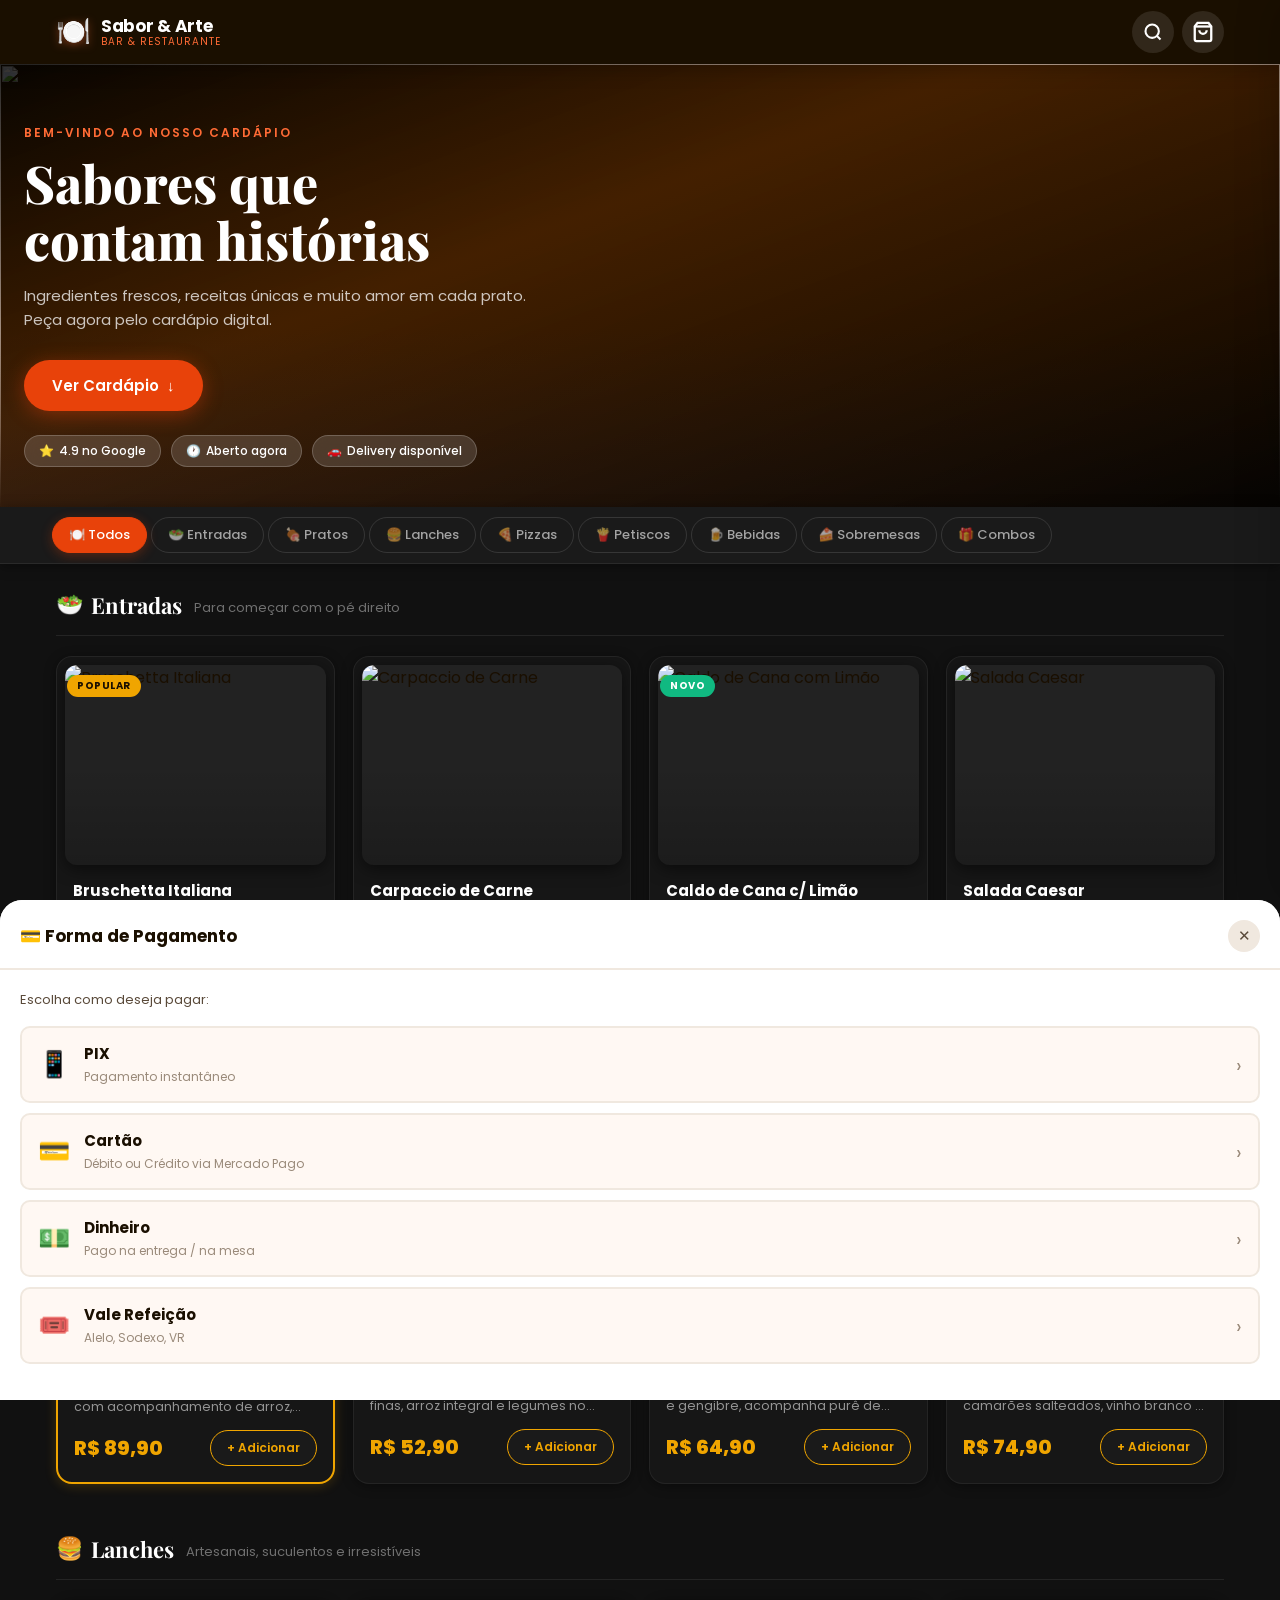
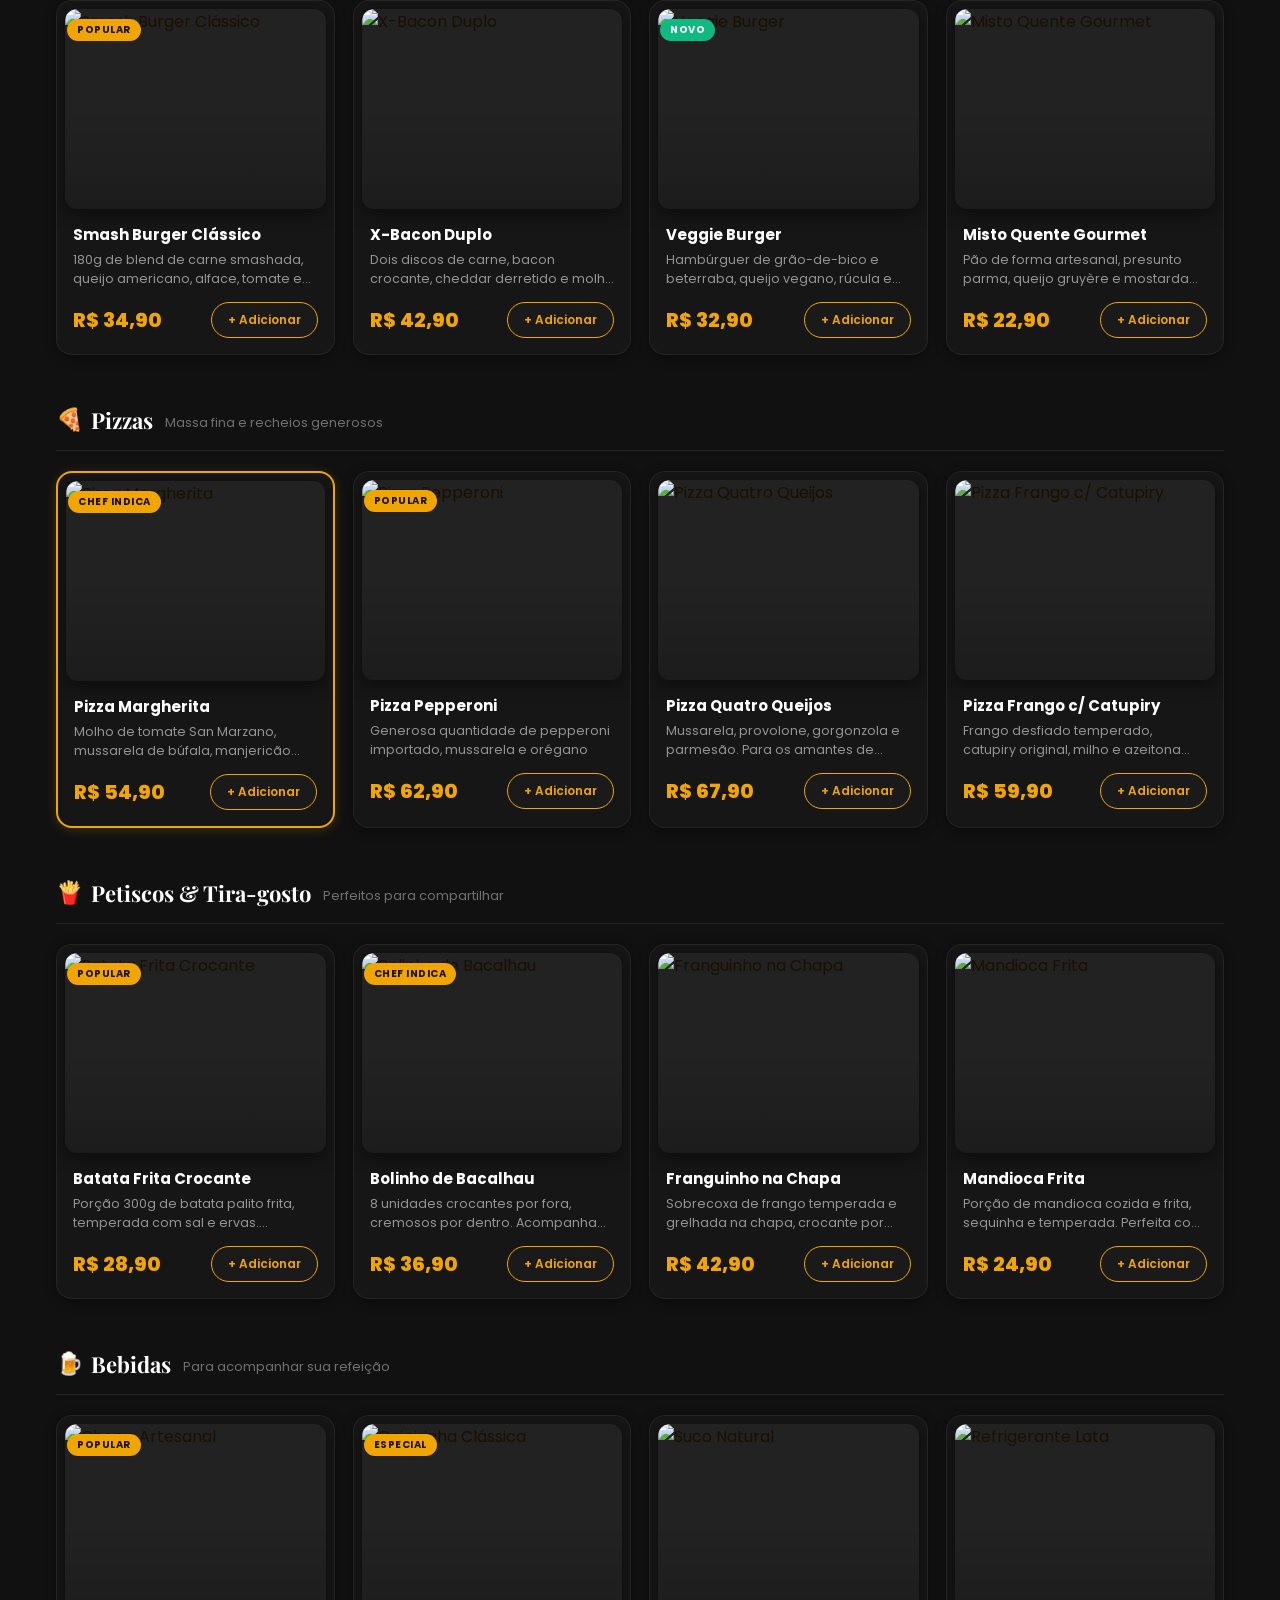
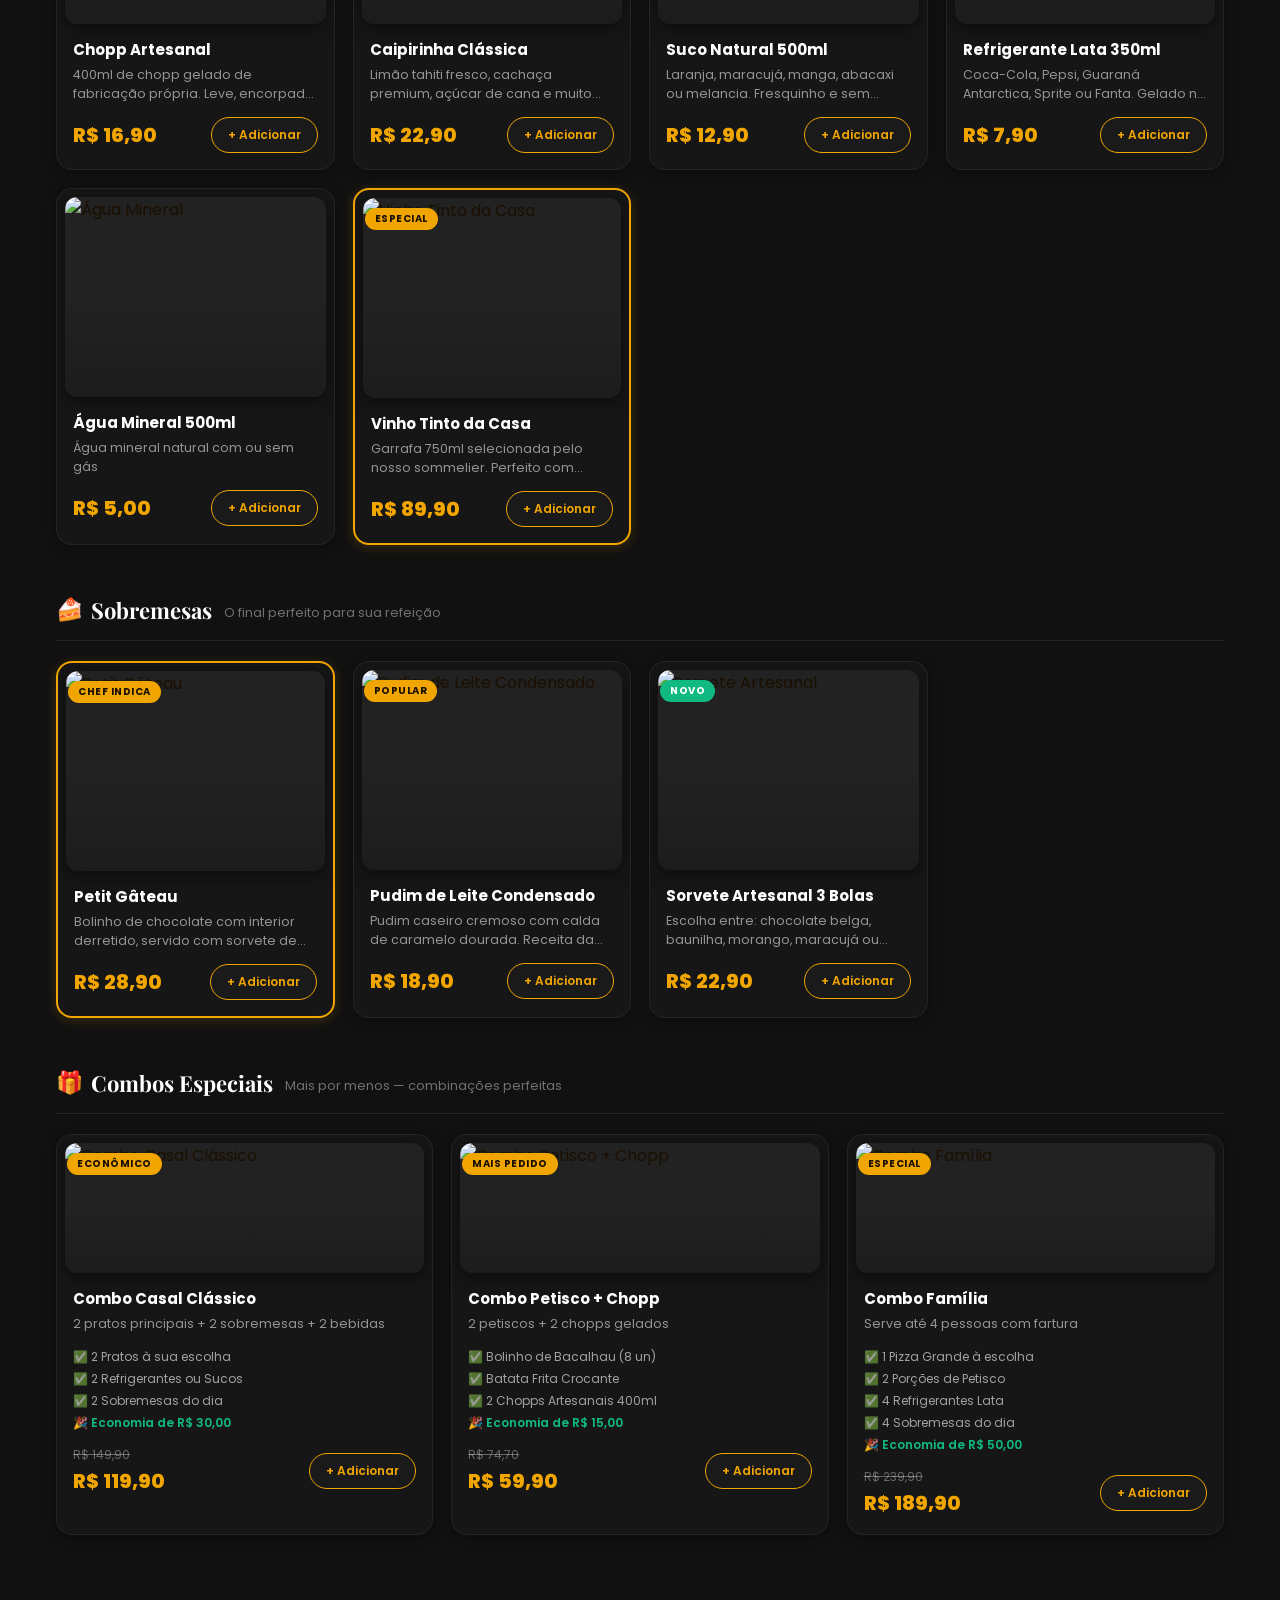
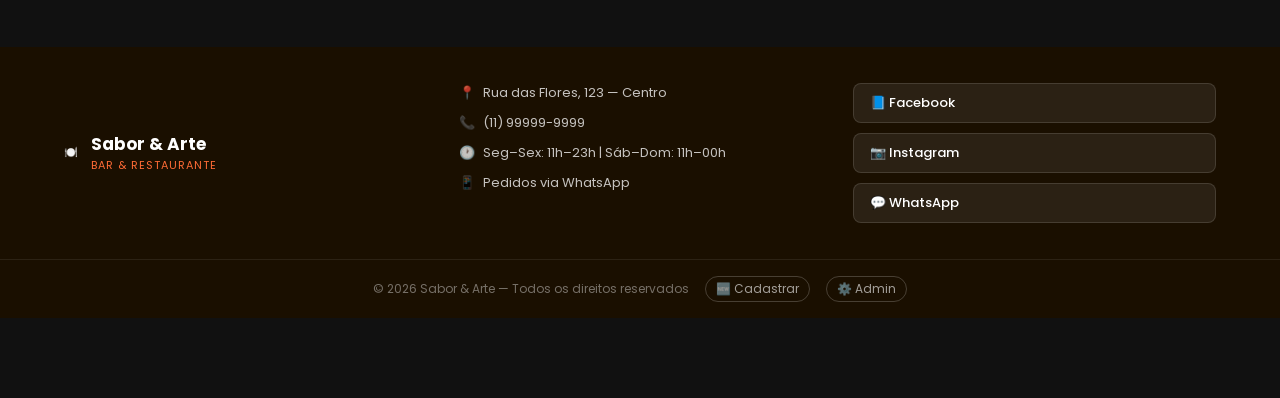
==== index.html @ 59f4d170 "visual: fundo escuro #111111 na pagina principal" ====
﻿<!DOCTYPE html>
<html lang="pt-BR">
<head>
  <meta charset="UTF-8" />
  <meta name="viewport" content="width=device-width, initial-scale=1.0" />
  <title>Cardápio Digital — Bar & Restaurante</title>
  <link rel="preconnect" href="https://fonts.googleapis.com" />
  <link href="https://fonts.googleapis.com/css2?family=Poppins:wght@300;400;500;600;700;800;900&family=Playfair+Display:wght@700;800;900&display=swap" rel="stylesheet" />
  <link rel="stylesheet" href="style.css?v=8" />
  <script src="https://cdn.jsdelivr.net/npm/@supabase/supabase-js@2"></script>
  <script src="supabase-config.js"></script>
</head>
<body>

  <!-- HEADER -->
  <header class="header" id="header">
    <div class="header-inner">
      <div class="logo">
        <span class="logo-icon">🍽️</span>
        <div class="logo-text">
          <span class="logo-nome">Sabor & Arte</span>
          <span class="logo-sub">Bar & Restaurante</span>
        </div>
      </div>
      <div class="mesa-badge-header" id="mesaBadgeHeader">
        🪑 <span id="mesaBadgeText">Mesa 1</span>
      </div>
      <div class="header-actions">
        <button class="btn-search-toggle" id="btnSearchToggle" aria-label="Buscar">
          <svg width="20" height="20" viewBox="0 0 24 24" fill="none" stroke="currentColor" stroke-width="2.5"><circle cx="11" cy="11" r="8"/><path d="m21 21-4.35-4.35"/></svg>
        </button>
        <button class="btn-cart" id="btnCart" aria-label="Carrinho">
          <svg width="22" height="22" viewBox="0 0 24 24" fill="none" stroke="currentColor" stroke-width="2.5"><path d="M6 2 3 6v14a2 2 0 0 0 2 2h14a2 2 0 0 0 2-2V6l-3-4z"/><line x1="3" y1="6" x2="21" y2="6"/><path d="M16 10a4 4 0 0 1-8 0"/></svg>
          <span class="cart-badge" id="cartBadge">0</span>
        </button>
      </div>
    </div>
    <!-- Barra de busca expansível -->
    <div class="search-bar" id="searchBar">
      <div class="search-inner">
        <svg width="18" height="18" viewBox="0 0 24 24" fill="none" stroke="currentColor" stroke-width="2"><circle cx="11" cy="11" r="8"/><path d="m21 21-4.35-4.35"/></svg>
        <input type="text" id="searchInput" placeholder="Buscar pratos, bebidas..." autocomplete="off" />
        <button class="btn-clear" id="btnClear">✕</button>
      </div>
    </div>
  </header>

  <!-- HERO BANNER -->
  <section class="hero">
    <img class="hero-bg" src="https://images.unsplash.com/photo-1517248135467-4c7edcad34c4?auto=format&fit=crop&w=1400&q=85" alt="" loading="eager" />
    <div class="hero-overlay"></div>
    <div class="hero-content" style="position:relative;z-index:2;">
      <p class="hero-tag">Bem-vindo ao nosso cardápio</p>
      <h1 class="hero-title">Sabores que<br/>contam histórias</h1>
      <p class="hero-desc">Ingredientes frescos, receitas únicas e muito amor em cada prato. Peça agora pelo cardápio digital.</p>
      <a href="#categorias" class="btn-hero">Ver Cardápio <span>↓</span></a>
    </div>
    <div class="hero-badges" style="position:relative;z-index:2;">
      <div class="badge"><span>⭐</span> 4.9 no Google</div>
      <div class="badge"><span>🕐</span> Aberto agora</div>
      <div class="badge"><span>🚗</span> Delivery disponível</div>
    </div>
  </section>

  <!-- CATEGORIAS -->
  <nav class="categorias" id="categorias">
    <div class="categorias-scroll">
      <button class="cat-btn active" data-cat="todos">🍽️ Todos</button>
      <button class="cat-btn" data-cat="entradas">🥗 Entradas</button>
      <button class="cat-btn" data-cat="pratos">🍖 Pratos</button>
      <button class="cat-btn" data-cat="lanches">🍔 Lanches</button>
      <button class="cat-btn" data-cat="pizzas">🍕 Pizzas</button>
      <button class="cat-btn" data-cat="petiscos">🍟 Petiscos</button>
      <button class="cat-btn" data-cat="bebidas">🍺 Bebidas</button>
      <button class="cat-btn" data-cat="sobremesas">🍰 Sobremesas</button>
      <button class="cat-btn" data-cat="combos">🎁 Combos</button>
    </div>
  </nav>

  <!-- RESULTADO DE BUSCA -->
  <div class="search-result-bar" id="searchResultBar" style="display:none;">
    <span id="searchResultText"></span>
    <button id="btnLimparBusca">Limpar busca</button>
  </div>

  <!-- MAIN CONTENT -->
  <main class="main" id="main">

    <!-- ENTRADAS -->
    <section class="secao" data-secao="entradas">
      <div class="secao-header">
        <h2 class="secao-titulo"><span>🥗</span> Entradas</h2>
        <p class="secao-desc">Para começar com o pé direito</p>
      </div>
      <div class="grid-produtos">

        <div class="card-produto" data-cat="entradas" data-nome="Bruschetta Italiana" data-preco="24.90">
          <div class="card-img-wrap">
            <div class="card-img">
              <img src="https://images.unsplash.com/photo-1572695157366-5e585ab2b69f?auto=format&fit=crop&w=400&h=300&q=80" alt="Bruschetta Italiana" loading="lazy" />
            </div>
            <span class="card-tag">Popular</span>
          </div>
          <div class="card-body">
            <h3 class="card-nome">Bruschetta Italiana</h3>
            <p class="card-desc">Pão italiano grelhado com tomate, manjericão fresco e azeite extra virgem</p>
            <div class="card-footer">
              <span class="card-preco">R$ 24,90</span>
              <button class="btn-add" data-nome="Bruschetta Italiana" data-preco="24.90" data-emoji="🥖">+ Adicionar</button>
            </div>
          </div>
        </div>

        <div class="card-produto" data-cat="entradas" data-nome="Carpaccio de Carne" data-preco="38.90">
          <div class="card-img-wrap">
            <div class="card-img">
              <img src="https://images.unsplash.com/photo-1529692236671-f1f6cf9683ba?auto=format&fit=crop&w=400&h=300&q=80" alt="Carpaccio de Carne" loading="lazy" />
            </div>
          </div>
          <div class="card-body">
            <h3 class="card-nome">Carpaccio de Carne</h3>
            <p class="card-desc">Fatias finíssimas de filé mignon com rúcula, parmesão e molho especial</p>
            <div class="card-footer">
              <span class="card-preco">R$ 38,90</span>
              <button class="btn-add" data-nome="Carpaccio de Carne" data-preco="38.90" data-emoji="🥩">+ Adicionar</button>
            </div>
          </div>
        </div>

        <div class="card-produto" data-cat="entradas" data-nome="Caldo de Cana com Limão" data-preco="14.90">
          <div class="card-img-wrap">
            <div class="card-img">
              <img src="https://images.unsplash.com/photo-1556679343-c7306c1976bc?auto=format&fit=crop&w=400&h=300&q=80" alt="Caldo de Cana com Limão" loading="lazy" />
            </div>
            <span class="card-tag novo">Novo</span>
          </div>
          <div class="card-body">
            <h3 class="card-nome">Caldo de Cana c/ Limão</h3>
            <p class="card-desc">Caldo de cana natural gelado com um toque de limão siciliano. Refrescante!</p>
            <div class="card-footer">
              <span class="card-preco">R$ 14,90</span>
              <button class="btn-add" data-nome="Caldo de Cana c/ Limão" data-preco="14.90" data-emoji="🧃">+ Adicionar</button>
            </div>
          </div>
        </div>

        <div class="card-produto" data-cat="entradas" data-nome="Salada Caesar" data-preco="29.90">
          <div class="card-img-wrap">
            <div class="card-img">
              <img src="https://images.unsplash.com/photo-1546069901-ba9599a7e63c?auto=format&fit=crop&w=400&h=300&q=80" alt="Salada Caesar" loading="lazy" />
            </div>
          </div>
          <div class="card-body">
            <h3 class="card-nome">Salada Caesar</h3>
            <p class="card-desc">Alface romana, croutons crocantes, parmesão e molho caesar da casa</p>
            <div class="card-footer">
              <span class="card-preco">R$ 29,90</span>
              <button class="btn-add" data-nome="Salada Caesar" data-preco="29.90" data-emoji="🥬">+ Adicionar</button>
            </div>
          </div>
        </div>

      </div>
    </section>

    <!-- PRATOS PRINCIPAIS -->
    <section class="secao" data-secao="pratos">
      <div class="secao-header">
        <h2 class="secao-titulo"><span>🍖</span> Pratos Principais</h2>
        <p class="secao-desc">O coração do nosso cardápio</p>
      </div>
      <div class="grid-produtos">

        <div class="card-produto destaque" data-cat="pratos" data-nome="Picanha na Brasa" data-preco="89.90">
          <div class="card-img-wrap">
            <div class="card-img">
              <img src="https://images.unsplash.com/photo-1558030006-f2b3d67a3964?auto=format&fit=crop&w=400&h=300&q=80" alt="Picanha na Brasa" loading="lazy" />
            </div>
            <span class="card-tag chef">Chef indica</span>
          </div>
          <div class="card-body">
            <h3 class="card-nome">Picanha na Brasa</h3>
            <p class="card-desc">300g de picanha grelhada na brasa com acompanhamento de arroz, farofa e vinagrete</p>
            <div class="card-footer">
              <span class="card-preco">R$ 89,90</span>
              <button class="btn-add" data-nome="Picanha na Brasa" data-preco="89.90" data-emoji="🥩">+ Adicionar</button>
            </div>
          </div>
        </div>

        <div class="card-produto" data-cat="pratos" data-nome="Frango Grelhado" data-preco="52.90">
          <div class="card-img-wrap">
            <div class="card-img">
              <img src="https://images.unsplash.com/photo-1598103442097-8b74394b95c8?auto=format&fit=crop&w=400&h=300&q=80" alt="Frango Grelhado" loading="lazy" />
            </div>
          </div>
          <div class="card-body">
            <h3 class="card-nome">Frango Grelhado</h3>
            <p class="card-desc">Peito de frango grelhado com ervas finas, arroz integral e legumes no vapor</p>
            <div class="card-footer">
              <span class="card-preco">R$ 52,90</span>
              <button class="btn-add" data-nome="Frango Grelhado" data-preco="52.90" data-emoji="🍗">+ Adicionar</button>
            </div>
          </div>
        </div>

        <div class="card-produto" data-cat="pratos" data-nome="Peixe ao Molho Cítrico" data-preco="64.90">
          <div class="card-img-wrap">
            <div class="card-img">
              <img src="https://images.unsplash.com/photo-1519708227418-c8fd9a32b7a2?auto=format&fit=crop&w=400&h=300&q=80" alt="Peixe ao Molho Cítrico" loading="lazy" />
            </div>
            <span class="card-tag">Popular</span>
          </div>
          <div class="card-body">
            <h3 class="card-nome">Peixe ao Molho Cítrico</h3>
            <p class="card-desc">Filé de tilápia com molho de laranja e gengibre, acompanha purê de batata</p>
            <div class="card-footer">
              <span class="card-preco">R$ 64,90</span>
              <button class="btn-add" data-nome="Peixe ao Molho Cítrico" data-preco="64.90" data-emoji="🐟">+ Adicionar</button>
            </div>
          </div>
        </div>

        <div class="card-produto" data-cat="pratos" data-nome="Risoto de Camarão" data-preco="74.90">
          <div class="card-img-wrap">
            <div class="card-img">
              <img src="https://images.unsplash.com/photo-1633337474564-1d9478ca4e2e?auto=format&fit=crop&w=400&h=300&q=80" alt="Risoto de Camarão" loading="lazy" />
            </div>
            <span class="card-tag chef">Chef indica</span>
          </div>
          <div class="card-body">
            <h3 class="card-nome">Risoto de Camarão</h3>
            <p class="card-desc">Arroz arbóreo cremoso com camarões salteados, vinho branco e manjericão</p>
            <div class="card-footer">
              <span class="card-preco">R$ 74,90</span>
              <button class="btn-add" data-nome="Risoto de Camarão" data-preco="74.90" data-emoji="🍤">+ Adicionar</button>
            </div>
          </div>
        </div>

      </div>
    </section>

    <!-- LANCHES -->
    <section class="secao" data-secao="lanches">
      <div class="secao-header">
        <h2 class="secao-titulo"><span>🍔</span> Lanches</h2>
        <p class="secao-desc">Artesanais, suculentos e irresistíveis</p>
      </div>
      <div class="grid-produtos">

        <div class="card-produto" data-cat="lanches" data-nome="Smash Burger Clássico" data-preco="34.90">
          <div class="card-img-wrap">
            <div class="card-img">
              <img src="https://images.unsplash.com/photo-1568901346375-23c9450c58cd?auto=format&fit=crop&w=400&h=300&q=80" alt="Smash Burger Clássico" loading="lazy" />
            </div>
            <span class="card-tag">Popular</span>
          </div>
          <div class="card-body">
            <h3 class="card-nome">Smash Burger Clássico</h3>
            <p class="card-desc">180g de blend de carne smashada, queijo americano, alface, tomate e maionese especial</p>
            <div class="card-footer">
              <span class="card-preco">R$ 34,90</span>
              <button class="btn-add" data-nome="Smash Burger Clássico" data-preco="34.90" data-emoji="🍔">+ Adicionar</button>
            </div>
          </div>
        </div>

        <div class="card-produto" data-cat="lanches" data-nome="X-Bacon Duplo" data-preco="42.90">
          <div class="card-img-wrap">
            <div class="card-img">
              <img src="https://images.unsplash.com/photo-1553979459-d2229ba7433b?auto=format&fit=crop&w=400&h=300&q=80" alt="X-Bacon Duplo" loading="lazy" />
            </div>
          </div>
          <div class="card-body">
            <h3 class="card-nome">X-Bacon Duplo</h3>
            <p class="card-desc">Dois discos de carne, bacon crocante, cheddar derretido e molho barbecue artesanal</p>
            <div class="card-footer">
              <span class="card-preco">R$ 42,90</span>
              <button class="btn-add" data-nome="X-Bacon Duplo" data-preco="42.90" data-emoji="🥓">+ Adicionar</button>
            </div>
          </div>
        </div>

        <div class="card-produto" data-cat="lanches" data-nome="Veggie Burger" data-preco="32.90">
          <div class="card-img-wrap">
            <div class="card-img">
              <img src="https://images.unsplash.com/photo-1512152272829-d65c11d6d37a?auto=format&fit=crop&w=400&h=300&q=80" alt="Veggie Burger" loading="lazy" />
            </div>
            <span class="card-tag novo">Novo</span>
          </div>
          <div class="card-body">
            <h3 class="card-nome">Veggie Burger</h3>
            <p class="card-desc">Hambúrguer de grão-de-bico e beterraba, queijo vegano, rúcula e maionese de ervas</p>
            <div class="card-footer">
              <span class="card-preco">R$ 32,90</span>
              <button class="btn-add" data-nome="Veggie Burger" data-preco="32.90" data-emoji="🥦">+ Adicionar</button>
            </div>
          </div>
        </div>

        <div class="card-produto" data-cat="lanches" data-nome="Misto Quente Gourmet" data-preco="22.90">
          <div class="card-img-wrap">
            <div class="card-img">
              <img src="https://images.unsplash.com/photo-1528736235302-52922df5c122?auto=format&fit=crop&w=400&h=300&q=80" alt="Misto Quente Gourmet" loading="lazy" />
            </div>
          </div>
          <div class="card-body">
            <h3 class="card-nome">Misto Quente Gourmet</h3>
            <p class="card-desc">Pão de forma artesanal, presunto parma, queijo gruyère e mostarda dijon</p>
            <div class="card-footer">
              <span class="card-preco">R$ 22,90</span>
              <button class="btn-add" data-nome="Misto Quente Gourmet" data-preco="22.90" data-emoji="🥪">+ Adicionar</button>
            </div>
          </div>
        </div>

      </div>
    </section>

    <!-- PIZZAS -->
    <section class="secao" data-secao="pizzas">
      <div class="secao-header">
        <h2 class="secao-titulo"><span>🍕</span> Pizzas</h2>
        <p class="secao-desc">Massa fina e recheios generosos</p>
      </div>
      <div class="grid-produtos">

        <div class="card-produto destaque" data-cat="pizzas" data-nome="Pizza Margherita" data-preco="54.90">
          <div class="card-img-wrap">
            <div class="card-img">
              <img src="https://images.unsplash.com/photo-1574071318508-1cdbab80d002?auto=format&fit=crop&w=400&h=300&q=80" alt="Pizza Margherita" loading="lazy" />
            </div>
            <span class="card-tag chef">Chef indica</span>
          </div>
          <div class="card-body">
            <h3 class="card-nome">Pizza Margherita</h3>
            <p class="card-desc">Molho de tomate San Marzano, mussarela de búfala, manjericão fresco e azeite</p>
            <div class="card-footer">
              <span class="card-preco">R$ 54,90</span>
              <button class="btn-add" data-nome="Pizza Margherita" data-preco="54.90" data-emoji="🍕">+ Adicionar</button>
            </div>
          </div>
        </div>

        <div class="card-produto" data-cat="pizzas" data-nome="Pizza Pepperoni" data-preco="62.90">
          <div class="card-img-wrap">
            <div class="card-img">
              <img src="https://images.unsplash.com/photo-1628840042765-356cda07504e?auto=format&fit=crop&w=400&h=300&q=80" alt="Pizza Pepperoni" loading="lazy" />
            </div>
            <span class="card-tag">Popular</span>
          </div>
          <div class="card-body">
            <h3 class="card-nome">Pizza Pepperoni</h3>
            <p class="card-desc">Generosa quantidade de pepperoni importado, mussarela e orégano</p>
            <div class="card-footer">
              <span class="card-preco">R$ 62,90</span>
              <button class="btn-add" data-nome="Pizza Pepperoni" data-preco="62.90" data-emoji="🍕">+ Adicionar</button>
            </div>
          </div>
        </div>

        <div class="card-produto" data-cat="pizzas" data-nome="Pizza Quatro Queijos" data-preco="67.90">
          <div class="card-img-wrap">
            <div class="card-img">
              <img src="https://images.unsplash.com/photo-1513104890138-7c749659a591?auto=format&fit=crop&w=400&h=300&q=80" alt="Pizza Quatro Queijos" loading="lazy" />
            </div>
          </div>
          <div class="card-body">
            <h3 class="card-nome">Pizza Quatro Queijos</h3>
            <p class="card-desc">Mussarela, provolone, gorgonzola e parmesão. Para os amantes de queijo!</p>
            <div class="card-footer">
              <span class="card-preco">R$ 67,90</span>
              <button class="btn-add" data-nome="Pizza Quatro Queijos" data-preco="67.90" data-emoji="🧀">+ Adicionar</button>
            </div>
          </div>
        </div>

        <div class="card-produto" data-cat="pizzas" data-nome="Pizza Frango c/ Catupiry" data-preco="59.90">
          <div class="card-img-wrap">
            <div class="card-img">
              <img src="https://images.unsplash.com/photo-1565299624946-b28f40a0ae38?auto=format&fit=crop&w=400&h=300&q=80" alt="Pizza Frango c/ Catupiry" loading="lazy" />
            </div>
          </div>
          <div class="card-body">
            <h3 class="card-nome">Pizza Frango c/ Catupiry</h3>
            <p class="card-desc">Frango desfiado temperado, catupiry original, milho e azeitona verde</p>
            <div class="card-footer">
              <span class="card-preco">R$ 59,90</span>
              <button class="btn-add" data-nome="Pizza Frango c/ Catupiry" data-preco="59.90" data-emoji="🍗">+ Adicionar</button>
            </div>
          </div>
        </div>

      </div>
    </section>

    <!-- PETISCOS -->
    <section class="secao" data-secao="petiscos">
      <div class="secao-header">
        <h2 class="secao-titulo"><span>🍟</span> Petiscos & Tira-gosto</h2>
        <p class="secao-desc">Perfeitos para compartilhar</p>
      </div>
      <div class="grid-produtos">

        <div class="card-produto" data-cat="petiscos" data-nome="Batata Frita Crocante" data-preco="28.90">
          <div class="card-img-wrap">
            <div class="card-img">
              <img src="https://images.unsplash.com/photo-1573080496219-bb080dd4f877?auto=format&fit=crop&w=400&h=300&q=80" alt="Batata Frita Crocante" loading="lazy" />
            </div>
            <span class="card-tag">Popular</span>
          </div>
          <div class="card-body">
            <h3 class="card-nome">Batata Frita Crocante</h3>
            <p class="card-desc">Porção 300g de batata palito frita, temperada com sal e ervas. Acompanha molho especial</p>
            <div class="card-footer">
              <span class="card-preco">R$ 28,90</span>
              <button class="btn-add" data-nome="Batata Frita Crocante" data-preco="28.90" data-emoji="🍟">+ Adicionar</button>
            </div>
          </div>
        </div>

        <div class="card-produto" data-cat="petiscos" data-nome="Bolinho de Bacalhau" data-preco="36.90">
          <div class="card-img-wrap">
            <div class="card-img">
              <img src="https://images.unsplash.com/photo-1585325701956-60dd9c8553bc?auto=format&fit=crop&w=400&h=300&q=80" alt="Bolinho de Bacalhau" loading="lazy" />
            </div>
            <span class="card-tag chef">Chef indica</span>
          </div>
          <div class="card-body">
            <h3 class="card-nome">Bolinho de Bacalhau</h3>
            <p class="card-desc">8 unidades crocantes por fora, cremosos por dentro. Acompanha maionese de alho</p>
            <div class="card-footer">
              <span class="card-preco">R$ 36,90</span>
              <button class="btn-add" data-nome="Bolinho de Bacalhau" data-preco="36.90" data-emoji="🫓">+ Adicionar</button>
            </div>
          </div>
        </div>

        <div class="card-produto" data-cat="petiscos" data-nome="Frango na Chapa" data-preco="42.90">
          <div class="card-img-wrap">
            <div class="card-img">
              <img src="https://images.unsplash.com/photo-1598515214211-89d3c73ae83b?auto=format&fit=crop&w=400&h=300&q=80" alt="Franguinho na Chapa" loading="lazy" />
            </div>
          </div>
          <div class="card-body">
            <h3 class="card-nome">Franguinho na Chapa</h3>
            <p class="card-desc">Sobrecoxa de frango temperada e grelhada na chapa, crocante por fora</p>
            <div class="card-footer">
              <span class="card-preco">R$ 42,90</span>
              <button class="btn-add" data-nome="Franguinho na Chapa" data-preco="42.90" data-emoji="🍗">+ Adicionar</button>
            </div>
          </div>
        </div>

        <div class="card-produto" data-cat="petiscos" data-nome="Mandioca Frita" data-preco="24.90">
          <div class="card-img-wrap">
            <div class="card-img">
              <img src="https://images.unsplash.com/photo-1615361104009-1d527d14e6bc?auto=format&fit=crop&w=400&h=300&q=80" alt="Mandioca Frita" loading="lazy" />
            </div>
          </div>
          <div class="card-body">
            <h3 class="card-nome">Mandioca Frita</h3>
            <p class="card-desc">Porção de mandioca cozida e frita, sequinha e temperada. Perfeita com limão</p>
            <div class="card-footer">
              <span class="card-preco">R$ 24,90</span>
              <button class="btn-add" data-nome="Mandioca Frita" data-preco="24.90" data-emoji="🌽">+ Adicionar</button>
            </div>
          </div>
        </div>

      </div>
    </section>

    <!-- BEBIDAS -->
    <section class="secao" data-secao="bebidas">
      <div class="secao-header">
        <h2 class="secao-titulo"><span>🍺</span> Bebidas</h2>
        <p class="secao-desc">Para acompanhar sua refeição</p>
      </div>
      <div class="grid-produtos">

        <div class="card-produto" data-cat="bebidas" data-nome="Chopp Artesanal" data-preco="16.90">
          <div class="card-img-wrap">
            <div class="card-img">
              <img src="https://images.unsplash.com/photo-1567696153798-9111f9cd3d0d?auto=format&fit=crop&w=400&h=300&q=80" alt="Chopp Artesanal" loading="lazy" />
            </div>
            <span class="card-tag">Popular</span>
          </div>
          <div class="card-body">
            <h3 class="card-nome">Chopp Artesanal</h3>
            <p class="card-desc">400ml de chopp gelado de fabricação própria. Leve, encorpado e refrescante</p>
            <div class="card-footer">
              <span class="card-preco">R$ 16,90</span>
              <button class="btn-add" data-nome="Chopp Artesanal" data-preco="16.90" data-emoji="🍺">+ Adicionar</button>
            </div>
          </div>
        </div>

        <div class="card-produto" data-cat="bebidas" data-nome="Caipirinha Clássica" data-preco="22.90">
          <div class="card-img-wrap">
            <div class="card-img">
              <img src="https://images.unsplash.com/photo-1609951651556-5b36e5e5c4a3?auto=format&fit=crop&w=400&h=300&q=80" alt="Caipirinha Clássica" loading="lazy" />
            </div>
            <span class="card-tag chef">Especial</span>
          </div>
          <div class="card-body">
            <h3 class="card-nome">Caipirinha Clássica</h3>
            <p class="card-desc">Limão tahiti fresco, cachaça premium, açúcar de cana e muito gelo</p>
            <div class="card-footer">
              <span class="card-preco">R$ 22,90</span>
              <button class="btn-add" data-nome="Caipirinha Clássica" data-preco="22.90" data-emoji="🍋">+ Adicionar</button>
            </div>
          </div>
        </div>

        <div class="card-produto" data-cat="bebidas" data-nome="Suco Natural" data-preco="12.90">
          <div class="card-img-wrap">
            <div class="card-img">
              <img src="https://images.unsplash.com/photo-1622597467836-f3285f2131b8?auto=format&fit=crop&w=400&h=300&q=80" alt="Suco Natural" loading="lazy" />
            </div>
          </div>
          <div class="card-body">
            <h3 class="card-nome">Suco Natural 500ml</h3>
            <p class="card-desc">Laranja, maracujá, manga, abacaxi ou melancia. Fresquinho e sem conservante</p>
            <div class="card-footer">
              <span class="card-preco">R$ 12,90</span>
              <button class="btn-add" data-nome="Suco Natural 500ml" data-preco="12.90" data-emoji="🥤">+ Adicionar</button>
            </div>
          </div>
        </div>

        <div class="card-produto" data-cat="bebidas" data-nome="Refrigerante Lata" data-preco="7.90">
          <div class="card-img-wrap">
            <div class="card-img">
              <img src="https://images.unsplash.com/photo-1521665265290-fd09c8af4d3c?auto=format&fit=crop&w=400&h=300&q=80" alt="Refrigerante Lata" loading="lazy" />
            </div>
          </div>
          <div class="card-body">
            <h3 class="card-nome">Refrigerante Lata 350ml</h3>
            <p class="card-desc">Coca-Cola, Pepsi, Guaraná Antarctica, Sprite ou Fanta. Gelado na hora</p>
            <div class="card-footer">
              <span class="card-preco">R$ 7,90</span>
              <button class="btn-add" data-nome="Refrigerante Lata 350ml" data-preco="7.90" data-emoji="🥫">+ Adicionar</button>
            </div>
          </div>
        </div>

        <div class="card-produto" data-cat="bebidas" data-nome="Água Mineral" data-preco="5.00">
          <div class="card-img-wrap">
            <div class="card-img">
              <img src="https://images.unsplash.com/photo-1548839140-29a749e1cf4d?auto=format&fit=crop&w=400&h=300&q=80" alt="Água Mineral" loading="lazy" />
            </div>
          </div>
          <div class="card-body">
            <h3 class="card-nome">Água Mineral 500ml</h3>
            <p class="card-desc">Água mineral natural com ou sem gás</p>
            <div class="card-footer">
              <span class="card-preco">R$ 5,00</span>
              <button class="btn-add" data-nome="Água Mineral 500ml" data-preco="5.00" data-emoji="💧">+ Adicionar</button>
            </div>
          </div>
        </div>

        <div class="card-produto destaque" data-cat="bebidas" data-nome="Vinho Tinto da Casa" data-preco="89.90">
          <div class="card-img-wrap">
            <div class="card-img">
              <img src="https://images.unsplash.com/photo-1510812431401-41d2bd2722f3?auto=format&fit=crop&w=400&h=300&q=80" alt="Vinho Tinto da Casa" loading="lazy" />
            </div>
            <span class="card-tag chef">Especial</span>
          </div>
          <div class="card-body">
            <h3 class="card-nome">Vinho Tinto da Casa</h3>
            <p class="card-desc">Garrafa 750ml selecionada pelo nosso sommelier. Perfeito com carnes e massas</p>
            <div class="card-footer">
              <span class="card-preco">R$ 89,90</span>
              <button class="btn-add" data-nome="Vinho Tinto da Casa" data-preco="89.90" data-emoji="🍷">+ Adicionar</button>
            </div>
          </div>
        </div>

      </div>
    </section>

    <!-- SOBREMESAS -->
    <section class="secao" data-secao="sobremesas">
      <div class="secao-header">
        <h2 class="secao-titulo"><span>🍰</span> Sobremesas</h2>
        <p class="secao-desc">O final perfeito para sua refeição</p>
      </div>
      <div class="grid-produtos">

        <div class="card-produto destaque" data-cat="sobremesas" data-nome="Petit Gâteau" data-preco="28.90">
          <div class="card-img-wrap">
            <div class="card-img">
              <img src="https://images.unsplash.com/photo-1578985545062-69928b1d9587?auto=format&fit=crop&w=400&h=300&q=80" alt="Petit Gâteau" loading="lazy" />
            </div>
            <span class="card-tag chef">Chef indica</span>
          </div>
          <div class="card-body">
            <h3 class="card-nome">Petit Gâteau</h3>
            <p class="card-desc">Bolinho de chocolate com interior derretido, servido com sorvete de baunilha</p>
            <div class="card-footer">
              <span class="card-preco">R$ 28,90</span>
              <button class="btn-add" data-nome="Petit Gâteau" data-preco="28.90" data-emoji="🍫">+ Adicionar</button>
            </div>
          </div>
        </div>

        <div class="card-produto" data-cat="sobremesas" data-nome="Pudim de Leite" data-preco="18.90">
          <div class="card-img-wrap">
            <div class="card-img">
              <img src="https://images.unsplash.com/photo-1551024506-0bccd828d307?auto=format&fit=crop&w=400&h=300&q=80" alt="Pudim de Leite Condensado" loading="lazy" />
            </div>
            <span class="card-tag">Popular</span>
          </div>
          <div class="card-body">
            <h3 class="card-nome">Pudim de Leite Condensado</h3>
            <p class="card-desc">Pudim caseiro cremoso com calda de caramelo dourada. Receita da vovó!</p>
            <div class="card-footer">
              <span class="card-preco">R$ 18,90</span>
              <button class="btn-add" data-nome="Pudim de Leite Condensado" data-preco="18.90" data-emoji="🍮">+ Adicionar</button>
            </div>
          </div>
        </div>

        <div class="card-produto" data-cat="sobremesas" data-nome="Sorvete Artesanal" data-preco="22.90">
          <div class="card-img-wrap">
            <div class="card-img">
              <img src="https://images.unsplash.com/photo-1497034825429-c343d7c6a68f?auto=format&fit=crop&w=400&h=300&q=80" alt="Sorvete Artesanal" loading="lazy" />
            </div>
            <span class="card-tag novo">Novo</span>
          </div>
          <div class="card-body">
            <h3 class="card-nome">Sorvete Artesanal 3 Bolas</h3>
            <p class="card-desc">Escolha entre: chocolate belga, baunilha, morango, maracujá ou pistache</p>
            <div class="card-footer">
              <span class="card-preco">R$ 22,90</span>
              <button class="btn-add" data-nome="Sorvete Artesanal 3 Bolas" data-preco="22.90" data-emoji="🍨">+ Adicionar</button>
            </div>
          </div>
        </div>

      </div>
    </section>

    <!-- COMBOS -->
    <section class="secao" data-secao="combos">
      <div class="secao-header">
        <h2 class="secao-titulo"><span>🎁</span> Combos Especiais</h2>
        <p class="secao-desc">Mais por menos — combinações perfeitas</p>
      </div>
      <div class="grid-produtos grid-combos">

        <div class="card-produto card-combo" data-cat="combos" data-nome="Combo Casal Clássico" data-preco="119.90">
          <div class="card-img-wrap">
            <div class="card-img">
              <img src="https://images.unsplash.com/photo-1414235077428-338989a2e8c0?auto=format&fit=crop&w=400&h=300&q=80" alt="Combo Casal Clássico" loading="lazy" />
            </div>
            <span class="card-tag">Econômico</span>
          </div>
          <div class="card-body">
            <h3 class="card-nome">Combo Casal Clássico</h3>
            <p class="card-desc">2 pratos principais + 2 sobremesas + 2 bebidas</p>
            <ul class="combo-itens">
              <li>✅ 2 Pratos à sua escolha</li>
              <li>✅ 2 Refrigerantes ou Sucos</li>
              <li>✅ 2 Sobremesas do dia</li>
              <li>🎉 Economia de R$ 30,00</li>
            </ul>
            <div class="card-footer">
              <div>
                <span class="card-preco-old">R$ 149,90</span>
                <span class="card-preco">R$ 119,90</span>
              </div>
              <button class="btn-add" data-nome="Combo Casal Clássico" data-preco="119.90" data-emoji="❤️">+ Adicionar</button>
            </div>
          </div>
        </div>

        <div class="card-produto card-combo" data-cat="combos" data-nome="Combo Petisco + Chopp" data-preco="59.90">
          <div class="card-img-wrap">
            <div class="card-img">
              <img src="https://images.unsplash.com/photo-1555939594-58d7cb561ad1?auto=format&fit=crop&w=400&h=300&q=80" alt="Combo Petisco + Chopp" loading="lazy" />
            </div>
            <span class="card-tag">Mais pedido</span>
          </div>
          <div class="card-body">
            <h3 class="card-nome">Combo Petisco + Chopp</h3>
            <p class="card-desc">2 petiscos + 2 chopps gelados</p>
            <ul class="combo-itens">
              <li>✅ Bolinho de Bacalhau (8 un)</li>
              <li>✅ Batata Frita Crocante</li>
              <li>✅ 2 Chopps Artesanais 400ml</li>
              <li>🎉 Economia de R$ 15,00</li>
            </ul>
            <div class="card-footer">
              <div>
                <span class="card-preco-old">R$ 74,70</span>
                <span class="card-preco">R$ 59,90</span>
              </div>
              <button class="btn-add" data-nome="Combo Petisco + Chopp" data-preco="59.90" data-emoji="🍻">+ Adicionar</button>
            </div>
          </div>
        </div>

        <div class="card-produto card-combo" data-cat="combos" data-nome="Combo Família" data-preco="189.90">
          <div class="card-img-wrap">
            <div class="card-img">
              <img src="https://images.unsplash.com/photo-1504674900247-0877df9cc836?auto=format&fit=crop&w=400&h=300&q=80" alt="Combo Família" loading="lazy" />
            </div>
            <span class="card-tag chef">Especial</span>
          </div>
          <div class="card-body">
            <h3 class="card-nome">Combo Família</h3>
            <p class="card-desc">Serve até 4 pessoas com fartura</p>
            <ul class="combo-itens">
              <li>✅ 1 Pizza Grande à escolha</li>
              <li>✅ 2 Porções de Petisco</li>
              <li>✅ 4 Refrigerantes Lata</li>
              <li>✅ 4 Sobremesas do dia</li>
              <li>🎉 Economia de R$ 50,00</li>
            </ul>
            <div class="card-footer">
              <div>
                <span class="card-preco-old">R$ 239,90</span>
                <span class="card-preco">R$ 189,90</span>
              </div>
              <button class="btn-add" data-nome="Combo Família" data-preco="189.90" data-emoji="👨‍👩‍👧‍👦">+ Adicionar</button>
            </div>
          </div>
        </div>

      </div>
    </section>

  </main>

  <!-- SEM RESULTADOS -->
  <div class="sem-resultados" id="semResultados" style="display:none;">
    <div class="sem-resultados-inner">
      <span>🔍</span>
      <h3>Nenhum item encontrado</h3>
      <p>Tente buscar por outro nome ou categoria</p>
    </div>
  </div>

  <!-- FOOTER -->
  <footer class="footer">
    <div class="footer-inner">
      <div class="footer-logo">
        <span>🍽️</span>
        <div>
          <strong>Sabor & Arte</strong>
          <span>Bar & Restaurante</span>
        </div>
      </div>
      <div class="footer-info">
        <div class="footer-item"><span>📍</span> Rua das Flores, 123 — Centro</div>
        <div class="footer-item"><span>📞</span> (11) 99999-9999</div>
        <div class="footer-item"><span>🕐</span> Seg–Sex: 11h–23h | Sáb–Dom: 11h–00h</div>
        <div class="footer-item"><span>📱</span> Pedidos via WhatsApp</div>
      </div>
      <div class="footer-social">
        <a href="#" class="social-btn">📘 Facebook</a>
        <a href="#" class="social-btn">📷 Instagram</a>
        <a href="#" class="social-btn">💬 WhatsApp</a>
      </div>
    </div>
    <div class="footer-copy">
      © 2026 Sabor & Arte — Todos os direitos reservados
      <a href="cadastro.html" class="footer-admin-link">🆕 Cadastrar</a>
      <a href="login.html" class="footer-admin-link">⚙️ Admin</a>
    </div>
  </footer>

  <!-- CARRINHO LATERAL -->
  <div class="cart-overlay" id="cartOverlay"></div>
  <aside class="cart-panel" id="cartPanel">
    <div class="cart-header">
      <h2>🛒 Seu Pedido</h2>
      <button class="btn-close-cart" id="btnCloseCart">✕</button>
    </div>
    <div class="cart-items" id="cartItems">
      <div class="cart-empty" id="cartEmpty">
        <span>🛒</span>
        <p>Seu carrinho está vazio</p>
        <small>Adicione itens do cardápio</small>
      </div>
    </div>
    <div class="cart-footer" id="cartFooter" style="display:none;">
      <div class="cart-mesa-info" id="cartMesaInfo">
        <span>🪑</span> <span id="cartMesaText">Mesa 1</span>
      </div>
      <div class="cart-total">
        <span>Total</span>
        <strong id="cartTotal">R$ 0,00</strong>
      </div>
      <button class="btn-pedido" id="btnPedido">
        <span>💳</span> Finalizar Pedido
      </button>
      <button class="btn-limpar" id="btnLimparCart">Limpar carrinho</button>
    </div>
  </aside>

  <!-- TOAST DE NOTIFICAÇÃO -->
  <div class="toast" id="toast"></div>

  <!-- MODAL DE PAGAMENTO -->
  <div class="modal-overlay" id="modalPagOverlay"></div>
  <div class="modal-pagamento" id="modalPagamento">
    <div class="modal-pag-header">
      <h2>💳 Forma de Pagamento</h2>
      <button class="btn-close-modal" id="btnClosePag">✕</button>
    </div>
    <div class="modal-pag-body">

      <!-- Opções principais -->
      <div id="pagOpcoes">
        <p class="pag-subtitle">Escolha como deseja pagar:</p>
        <div class="pag-opcoes">
          <button class="pag-btn" id="btnPix">
            <span class="pag-icon">📱</span>
            <div class="pag-info">
              <strong>PIX</strong>
              <small>Pagamento instantâneo</small>
            </div>
            <span class="pag-arrow">›</span>
          </button>
          <button class="pag-btn" id="btnCartao">
            <span class="pag-icon">💳</span>
            <div class="pag-info">
              <strong>Cartão</strong>
              <small>Débito ou Crédito via Mercado Pago</small>
            </div>
            <span class="pag-arrow">›</span>
          </button>
          <button class="pag-btn" id="btnDinheiro">
            <span class="pag-icon">💵</span>
            <div class="pag-info">
              <strong>Dinheiro</strong>
              <small>Pago na entrega / na mesa</small>
            </div>
            <span class="pag-arrow">›</span>
          </button>
          <button class="pag-btn" id="btnVale">
            <span class="pag-icon">🎟️</span>
            <div class="pag-info">
              <strong>Vale Refeição</strong>
              <small>Alelo, Sodexo, VR</small>
            </div>
            <span class="pag-arrow">›</span>
          </button>
        </div>
      </div>

      <!-- Painel PIX -->
      <div class="pag-pix-panel" id="pixPanel" style="display:none;">
        <button class="btn-voltar-pag" id="btnVoltarPix">← Voltar</button>
        <div class="pix-qr-area">
          <span class="pix-icon-big">📱</span>
          <h3>Pague via PIX</h3>
          <p>Copie a chave abaixo e realize o pagamento no seu banco:</p>
          <div class="pix-key-box">
            <span id="pixKeyDisplay">—</span>
            <button class="btn-copiar-pix" id="btnCopiarPix">Copiar</button>
          </div>
          <p class="pix-instrucao">Após pagar, confirme seu pedido via WhatsApp</p>
          <button class="btn-confirmar-whats" id="btnConfirmarPix">
            <span>💬</span> Confirmar Pedido via WhatsApp
          </button>
        </div>
      </div>

    </div>
  </div>

  <script src="app.js?v=4"></script>
  <script>
    // Carrega dados do restaurante se vier via ?rid=
    (async () => {
      const rid = new URLSearchParams(location.search).get('rid');
      if (!rid) return;
      try {
        const { data } = await db.from('restaurantes')
          .select('nome_restaurante, tipo, horario, endereco, telefone')
          .eq('id', rid).single();
        if (!data) return;

        const nome = data.nome_restaurante || '';
        const tipo = data.tipo || 'Bar & Restaurante';

        // Header
        document.querySelector('.logo-nome').textContent = nome;
        document.querySelector('.logo-sub').textContent  = tipo;
        document.title = `Cardápio — ${nome}`;
        document.querySelector('.hero-title').innerHTML =
          `${nome}<br/><span style="font-size:0.6em;font-weight:400;opacity:0.85">${tipo}</span>`;

        // Rodapé — nome e subtítulo
        const footerStrong = document.querySelector('.footer-logo strong');
        const footerSub    = document.querySelector('.footer-logo div span');
        if (footerStrong) footerStrong.textContent = nome;
        if (footerSub)    footerSub.textContent    = tipo;

        // Rodapé — endereço
        if (data.endereco) {
          const el = document.querySelector('.footer-item:nth-child(1)');
          if (el) el.innerHTML = `<span>📍</span> ${data.endereco}`;
        }

        // Rodapé — telefone
        if (data.telefone) {
          const el = document.querySelector('.footer-item:nth-child(2)');
          if (el) el.innerHTML = `<span>📞</span> ${data.telefone}`;
        }

        // Rodapé — horário
        if (data.horario) {
          const el = document.querySelector('.footer-item:nth-child(3)');
          if (el) el.innerHTML = `<span>🕐</span> ${data.horario}`;
        }
      } catch {}
    })();
  </script>
</body>
</html>
---- style.css ----
﻿/* ===== RESET & BASE ===== */
*, *::before, *::after { box-sizing: border-box; margin: 0; padding: 0; }

:root {
  --primary: #E8420A;
  --primary-dark: #C13508;
  --primary-light: #FF6B35;
  --gold: #F0A500;
  --dark: #1A0F00;
  --dark2: #2D1A00;
  --surface: #FFFFFF;
  --surface2: #FFF8F3;
  --text: #1A0F00;
  --text2: #5A4A3A;
  --text3: #9A8A7A;
  --border: #F0E8DF;
  --shadow: rgba(0,0,0,0.08);
  --shadow-md: rgba(0,0,0,0.14);
  --shadow-lg: rgba(232,66,10,0.2);
  --radius: 16px;
  --radius-sm: 10px;
  --header-h: 64px;
  --font: 'Poppins', sans-serif;
  --font2: 'Playfair Display', serif;
}

html { scroll-behavior: smooth; font-size: 16px; }

body {
  font-family: var(--font);
  background: #111111;
  color: var(--text);
  min-height: 100vh;
  padding-bottom: 80px;
}

/* ===== HEADER ===== */
.header {
  position: sticky;
  top: 0;
  z-index: 100;
  background: var(--dark);
  box-shadow: 0 2px 20px rgba(0,0,0,0.3);
}

.header-inner {
  display: flex;
  align-items: center;
  justify-content: space-between;
  padding: 0 16px;
  height: var(--header-h);
  max-width: 1200px;
  margin: 0 auto;
}

.logo {
  display: flex;
  align-items: center;
  gap: 10px;
  text-decoration: none;
}

.logo-icon {
  font-size: 28px;
  filter: drop-shadow(0 2px 4px rgba(255,107,53,0.4));
}

.logo-text {
  display: flex;
  flex-direction: column;
  line-height: 1.1;
}

.logo-nome {
  font-size: 17px;
  font-weight: 700;
  color: #FFFFFF;
  letter-spacing: -0.3px;
}

.logo-sub {
  font-size: 10px;
  font-weight: 400;
  color: var(--primary-light);
  letter-spacing: 1px;
  text-transform: uppercase;
}

.header-actions {
  display: flex;
  align-items: center;
  gap: 8px;
}

.btn-search-toggle, .btn-cart {
  background: rgba(255,255,255,0.1);
  border: none;
  border-radius: 50%;
  width: 42px;
  height: 42px;
  cursor: pointer;
  color: white;
  display: flex;
  align-items: center;
  justify-content: center;
  transition: background 0.2s;
  position: relative;
}

.btn-search-toggle:hover, .btn-cart:hover {
  background: rgba(255,255,255,0.18);
}

.cart-badge {
  position: absolute;
  top: -4px;
  right: -4px;
  background: var(--primary);
  color: white;
  font-size: 10px;
  font-weight: 700;
  width: 18px;
  height: 18px;
  border-radius: 50%;
  display: flex;
  align-items: center;
  justify-content: center;
  border: 2px solid var(--dark);
}

/* Barra de busca */
.search-bar {
  background: var(--dark2);
  max-height: 0;
  overflow: hidden;
  transition: max-height 0.3s ease, padding 0.3s ease;
}

.search-bar.open {
  max-height: 70px;
  padding: 10px 16px;
}

.search-inner {
  display: flex;
  align-items: center;
  gap: 10px;
  background: rgba(255,255,255,0.1);
  border-radius: var(--radius-sm);
  padding: 10px 14px;
  max-width: 600px;
  margin: 0 auto;
}

.search-inner svg { color: rgba(255,255,255,0.5); flex-shrink: 0; }

.search-inner input {
  flex: 1;
  background: none;
  border: none;
  outline: none;
  color: white;
  font-size: 15px;
  font-family: var(--font);
}

.search-inner input::placeholder { color: rgba(255,255,255,0.4); }

.btn-clear {
  background: none;
  border: none;
  color: rgba(255,255,255,0.5);
  cursor: pointer;
  font-size: 14px;
  padding: 2px 4px;
  transition: color 0.2s;
}
.btn-clear:hover { color: white; }

/* ===== HERO ===== */
.hero {
  position: relative;
  min-height: 420px;
  background: var(--dark);
  display: flex;
  flex-direction: column;
  align-items: flex-start;
  justify-content: center;
  padding: 60px 24px 40px;
  overflow: hidden;
}

.hero-bg {
  position: absolute;
  inset: 0;
  width: 100%;
  height: 100%;
  object-fit: cover;
  object-position: center;
  z-index: 0;
}

.hero-overlay {
  position: absolute;
  inset: 0;
  background:
    linear-gradient(160deg, rgba(4,2,0,0.80) 0%, rgba(255,107,0,0.18) 40%, rgba(4,2,0,0.85) 100%),
    linear-gradient(180deg, transparent 60%, #111111 100%);
  pointer-events: none;
  z-index: 1;
}

.hero-content { position: relative; max-width: 540px; }

.hero-tag {
  font-size: 12px;
  font-weight: 600;
  letter-spacing: 2px;
  text-transform: uppercase;
  color: var(--primary-light);
  margin-bottom: 12px;
}

.hero-title {
  font-family: var(--font2);
  font-size: clamp(32px, 6vw, 52px);
  font-weight: 800;
  color: white;
  line-height: 1.1;
  margin-bottom: 16px;
}

.hero-desc {
  font-size: 15px;
  color: rgba(255,255,255,0.75);
  line-height: 1.6;
  margin-bottom: 28px;
}

.btn-hero {
  display: inline-flex;
  align-items: center;
  gap: 8px;
  background: var(--primary);
  color: white;
  text-decoration: none;
  padding: 14px 28px;
  border-radius: 50px;
  font-size: 15px;
  font-weight: 600;
  transition: all 0.2s;
  box-shadow: 0 4px 20px rgba(232,66,10,0.4);
}

.btn-hero:hover {
  background: var(--primary-dark);
  transform: translateY(-2px);
  box-shadow: 0 6px 24px rgba(232,66,10,0.5);
}

.btn-hero span { animation: bounce 1.5s ease infinite; display: inline-block; }
@keyframes bounce { 0%,100% { transform: translateY(0); } 50% { transform: translateY(4px); } }

.hero-badges {
  position: relative;
  display: flex;
  gap: 10px;
  flex-wrap: wrap;
  margin-top: 24px;
}

.badge {
  background: rgba(255,255,255,0.15);
  backdrop-filter: blur(8px);
  border: 1px solid rgba(255,255,255,0.2);
  color: white;
  padding: 6px 14px;
  border-radius: 50px;
  font-size: 12px;
  font-weight: 500;
  display: flex;
  align-items: center;
  gap: 5px;
}

/* ===== CATEGORIAS ===== */
.categorias {
  position: sticky;
  top: var(--header-h);
  z-index: 90;
  background: #1a1a1a;
  border-bottom: 1px solid rgba(255,255,255,0.07);
  box-shadow: 0 2px 12px rgba(0,0,0,0.4);
}

.categorias-scroll {
  display: flex;
  overflow-x: auto;
  gap: 4px;
  padding: 10px 12px;
  scrollbar-width: none;
  max-width: 1200px;
  margin: 0 auto;
}

.categorias-scroll::-webkit-scrollbar { display: none; }

.cat-btn {
  flex-shrink: 0;
  background: none;
  border: 1.5px solid rgba(255,255,255,0.12);
  border-radius: 50px;
  padding: 7px 16px;
  font-size: 13px;
  font-weight: 500;
  color: rgba(255,255,255,0.6);
  cursor: pointer;
  transition: all 0.2s;
  font-family: var(--font);
  white-space: nowrap;
}

.cat-btn:hover {
  border-color: var(--primary-light);
  color: var(--primary);
  background: rgba(232,66,10,0.05);
}

.cat-btn.active {
  background: var(--primary);
  border-color: var(--primary);
  color: white;
  box-shadow: 0 3px 12px rgba(232,66,10,0.3);
}

/* ===== RESULTADO BUSCA ===== */
.search-result-bar {
  background: rgba(232,66,10,0.08);
  border-bottom: 1px solid rgba(232,66,10,0.2);
  padding: 10px 20px;
  display: flex;
  align-items: center;
  justify-content: space-between;
  font-size: 13px;
  color: var(--primary-dark);
  font-weight: 500;
}

.search-result-bar button {
  background: none;
  border: 1px solid var(--primary);
  color: var(--primary);
  padding: 4px 12px;
  border-radius: 20px;
  font-size: 12px;
  cursor: pointer;
  transition: all 0.2s;
}

.search-result-bar button:hover {
  background: var(--primary);
  color: white;
}

/* ===== MAIN & SEÇÕES ===== */
.main {
  max-width: 1200px;
  margin: 0 auto;
  padding: 24px 16px;
}

.secao {
  margin-bottom: 48px;
  animation: fadeIn 0.4s ease;
}

@keyframes fadeIn { from { opacity: 0; transform: translateY(12px); } to { opacity: 1; transform: none; } }

.secao[style*="display:none"] { display: none !important; }

.secao-header {
  margin-bottom: 20px;
  padding-bottom: 14px;
  border-bottom: 1px solid rgba(255,255,255,0.08);
  display: flex;
  align-items: baseline;
  gap: 12px;
}

.secao-titulo {
  font-family: var(--font2);
  font-size: 22px;
  font-weight: 700;
  color: #FFFFFF;
  display: flex;
  align-items: center;
  gap: 8px;
}

.secao-titulo span { font-family: var(--font); }

.secao-desc {
  font-size: 13px;
  color: rgba(255,255,255,0.4);
}

/* ===== GRID DE PRODUTOS ===== */
.grid-produtos {
  display: grid;
  grid-template-columns: repeat(auto-fill, minmax(260px, 1fr));
  gap: 18px;
}

.grid-combos {
  grid-template-columns: repeat(auto-fill, minmax(300px, 1fr));
}

/* ===== CARD DE PRODUTO ===== */
.card-produto {
  background: #161616;
  border: 1px solid rgba(255,255,255,0.06);
  border-radius: var(--radius);
  overflow: hidden;
  box-shadow: 0 2px 12px rgba(0,0,0,0.4);
  transition: transform 0.25s ease, box-shadow 0.25s ease;
  cursor: pointer;
  position: relative;
}

.card-produto:hover {
  transform: scale(1.02);
  box-shadow: 0 8px 32px rgba(240,165,0,0.18);
}

.card-produto.destaque {
  border: 2px solid var(--gold);
  box-shadow: 0 2px 12px rgba(240,165,0,0.2);
}

.card-img-wrap { position: relative; }

.card-img {
  height: 200px;
  display: flex;
  align-items: center;
  justify-content: center;
  position: relative;
  overflow: hidden;
  background: #222222;
  border-radius: 12px;
  margin: 8px 8px 0;
  box-shadow: 0 4px 16px rgba(0,0,0,0.5);
}

.card-img::after {
  content: '';
  position: absolute;
  inset: 0;
  background: linear-gradient(180deg, transparent 50%, rgba(0,0,0,0.18) 100%);
  pointer-events: none;
  z-index: 1;
}

.card-img img {
  width: 100%;
  height: 100%;
  object-fit: cover;
  display: block;
  transition: transform 0.35s ease;
}

.card-produto:hover .card-img img { transform: scale(1.07); }

.card-emoji {
  font-size: 64px;
  filter: drop-shadow(0 4px 12px rgba(0,0,0,0.3));
  position: relative;
  z-index: 1;
  transition: transform 0.3s ease;
}

.card-produto:hover .card-emoji { transform: scale(1.1) rotate(-5deg); }

.card-tag {
  position: absolute;
  top: 10px;
  left: 10px;
  background: var(--gold);
  color: #1A0F00;
  font-size: 10px;
  font-weight: 700;
  text-transform: uppercase;
  letter-spacing: 0.5px;
  padding: 3px 10px;
  border-radius: 50px;
  z-index: 2;
}

.card-tag.novo { background: #10b981; color: white; }
.card-tag.chef { background: var(--gold); color: var(--dark); }

.card-body { padding: 16px; }

.card-nome {
  font-size: 15px;
  font-weight: 700;
  color: #FFFFFF;
  margin-bottom: 6px;
  line-height: 1.3;
}

.card-desc {
  font-size: 12.5px;
  color: rgba(255,255,255,0.55);
  line-height: 1.5;
  margin-bottom: 14px;
  display: -webkit-box;
  -webkit-line-clamp: 2;
  -webkit-box-orient: vertical;
  overflow: hidden;
}

.card-footer {
  display: flex;
  align-items: center;
  justify-content: space-between;
  gap: 10px;
}

.card-preco {
  font-size: 20px;
  font-weight: 800;
  color: var(--gold);
}

.card-preco-old {
  font-size: 12px;
  color: rgba(255,255,255,0.35);
  text-decoration: line-through;
  display: block;
  margin-bottom: 2px;
}

.btn-add {
  background: #1a1a1a;
  color: var(--gold);
  border: 1.5px solid var(--gold);
  border-radius: 50px;
  padding: 8px 16px;
  font-size: 12px;
  font-weight: 600;
  cursor: pointer;
  transition: all 0.18s ease;
  font-family: var(--font);
  white-space: nowrap;
}

.btn-add:hover {
  background: var(--gold);
  color: #1A0F00;
  transform: scale(1.05);
}

.btn-add:active {
  transform: scale(0.95);
  background: #d4920a;
  border-color: #d4920a;
}

/* ===== CARD COMBO ===== */
.card-combo .card-img { height: 130px; }

.combo-itens {
  list-style: none;
  margin-bottom: 14px;
  display: flex;
  flex-direction: column;
  gap: 4px;
}

.combo-itens li {
  font-size: 12px;
  color: rgba(255,255,255,0.6);
}

.combo-itens li:last-child { color: #10b981; font-weight: 600; }

/* ===== SEM RESULTADOS ===== */
.sem-resultados {
  display: flex;
  align-items: center;
  justify-content: center;
  padding: 80px 24px;
}

.sem-resultados-inner {
  text-align: center;
}

.sem-resultados-inner span { font-size: 48px; }

.sem-resultados-inner h3 {
  font-size: 18px;
  font-weight: 700;
  color: var(--text);
  margin: 12px 0 8px;
}

.sem-resultados-inner p {
  font-size: 14px;
  color: var(--text3);
}

/* ===== FOOTER ===== */
.footer {
  background: var(--dark);
  color: white;
  margin-top: 40px;
}

.footer-inner {
  max-width: 1200px;
  margin: 0 auto;
  padding: 36px 24px;
  display: grid;
  grid-template-columns: 1fr 1fr 1fr;
  gap: 32px;
}

@media (max-width: 768px) {
  .footer-inner { grid-template-columns: 1fr; gap: 24px; }
}

.footer-logo {
  display: flex;
  align-items: center;
  gap: 12px;
  font-size: 28px;
}

.footer-logo div { display: flex; flex-direction: column; }
.footer-logo strong { font-size: 17px; font-weight: 700; }
.footer-logo span { font-size: 11px; color: var(--primary-light); letter-spacing: 1px; text-transform: uppercase; }

.footer-info { display: flex; flex-direction: column; gap: 10px; }

.footer-item {
  display: flex;
  align-items: center;
  gap: 8px;
  font-size: 13px;
  color: rgba(255,255,255,0.75);
}

.footer-social { display: flex; flex-direction: column; gap: 10px; }

.social-btn {
  display: inline-flex;
  align-items: center;
  gap: 8px;
  background: rgba(255,255,255,0.08);
  color: white;
  text-decoration: none;
  padding: 9px 16px;
  border-radius: 8px;
  font-size: 13px;
  font-weight: 500;
  transition: background 0.2s;
  border: 1px solid rgba(255,255,255,0.12);
}

.social-btn:hover { background: rgba(255,255,255,0.15); }

.footer-copy {
  text-align: center;
  font-size: 12px;
  color: rgba(255,255,255,0.4);
  padding: 16px 24px;
  border-top: 1px solid rgba(255,255,255,0.08);
  display: flex;
  align-items: center;
  justify-content: center;
  gap: 16px;
  flex-wrap: wrap;
}

.footer-admin-link {
  color: rgba(255,255,255,0.6);
  text-decoration: none;
  font-size: 12px;
  border: 1px solid rgba(255,255,255,0.2);
  padding: 3px 10px;
  border-radius: 20px;
  transition: all 0.2s;
}

.footer-admin-link:hover {
  color: white;
  border-color: rgba(255,255,255,0.5);
  background: rgba(255,255,255,0.08);
}

/* ===== CARRINHO ===== */
.cart-overlay {
  position: fixed;
  inset: 0;
  background: rgba(0,0,0,0.5);
  z-index: 200;
  opacity: 0;
  pointer-events: none;
  transition: opacity 0.3s;
}

.cart-overlay.open { opacity: 1; pointer-events: all; }

.cart-panel {
  position: fixed;
  top: 0;
  right: 0;
  width: min(420px, 100vw);
  height: 100vh;
  background: var(--surface);
  z-index: 201;
  display: flex;
  flex-direction: column;
  transform: translateX(100%);
  transition: transform 0.35s cubic-bezier(0.4, 0, 0.2, 1);
  box-shadow: -4px 0 40px rgba(0,0,0,0.2);
}

.cart-panel.open { transform: translateX(0); }

.cart-header {
  display: flex;
  align-items: center;
  justify-content: space-between;
  padding: 20px 20px 16px;
  border-bottom: 2px solid var(--border);
  background: var(--dark);
  color: white;
}

.cart-header h2 { font-size: 17px; font-weight: 700; }

.btn-close-cart {
  background: rgba(255,255,255,0.1);
  border: none;
  color: white;
  width: 34px;
  height: 34px;
  border-radius: 50%;
  cursor: pointer;
  font-size: 16px;
  display: flex;
  align-items: center;
  justify-content: center;
  transition: background 0.2s;
}

.btn-close-cart:hover { background: rgba(255,255,255,0.2); }

.cart-items { flex: 1; overflow-y: auto; padding: 16px; }

.cart-empty {
  display: flex;
  flex-direction: column;
  align-items: center;
  justify-content: center;
  height: 100%;
  min-height: 250px;
  color: var(--text3);
  text-align: center;
  gap: 8px;
}

.cart-empty span { font-size: 48px; opacity: 0.4; }
.cart-empty p { font-size: 15px; font-weight: 600; color: var(--text2); }
.cart-empty small { font-size: 13px; }

/* Item no carrinho */
.cart-item {
  display: flex;
  align-items: center;
  gap: 12px;
  padding: 12px 0;
  border-bottom: 1px solid var(--border);
  animation: slideIn 0.3s ease;
}

@keyframes slideIn { from { opacity: 0; transform: translateX(20px); } to { opacity: 1; transform: none; } }

.cart-item-emoji { font-size: 30px; flex-shrink: 0; }

.cart-item-info { flex: 1; min-width: 0; }

.cart-item-nome {
  font-size: 13px;
  font-weight: 600;
  color: var(--text);
  white-space: nowrap;
  overflow: hidden;
  text-overflow: ellipsis;
}

.cart-item-preco {
  font-size: 12px;
  color: var(--primary);
  font-weight: 700;
  margin-top: 2px;
}

.cart-item-controls {
  display: flex;
  align-items: center;
  gap: 8px;
  flex-shrink: 0;
}

.btn-qty {
  background: var(--border);
  border: none;
  border-radius: 50%;
  width: 28px;
  height: 28px;
  font-size: 16px;
  font-weight: 700;
  cursor: pointer;
  display: flex;
  align-items: center;
  justify-content: center;
  color: var(--text);
  transition: all 0.15s;
  line-height: 1;
}

.btn-qty:hover { background: var(--primary); color: white; }

.qty-num {
  font-size: 15px;
  font-weight: 700;
  color: var(--text);
  min-width: 20px;
  text-align: center;
}

.cart-footer {
  padding: 16px 20px;
  border-top: 2px solid var(--border);
  background: var(--surface2);
}

.cart-total {
  display: flex;
  align-items: center;
  justify-content: space-between;
  margin-bottom: 14px;
  font-size: 15px;
}

.cart-total span { color: var(--text2); font-weight: 500; }

.cart-total strong {
  font-size: 22px;
  font-weight: 800;
  color: var(--primary);
}

.btn-pedido {
  width: 100%;
  background: #25D366;
  color: white;
  border: none;
  border-radius: 12px;
  padding: 15px;
  font-size: 15px;
  font-weight: 700;
  cursor: pointer;
  display: flex;
  align-items: center;
  justify-content: center;
  gap: 8px;
  font-family: var(--font);
  transition: all 0.2s;
  box-shadow: 0 4px 14px rgba(37,211,102,0.35);
  margin-bottom: 8px;
}

.btn-pedido:hover { background: #1ebe5a; transform: translateY(-1px); }

.btn-limpar {
  width: 100%;
  background: none;
  border: 1px solid var(--border);
  color: var(--text3);
  border-radius: 10px;
  padding: 10px;
  font-size: 13px;
  cursor: pointer;
  font-family: var(--font);
  transition: all 0.2s;
}

.btn-limpar:hover { border-color: #e74c3c; color: #e74c3c; }

/* ===== TOAST ===== */
.toast {
  position: fixed;
  bottom: 24px;
  left: 50%;
  transform: translateX(-50%) translateY(100px);
  background: var(--dark);
  color: white;
  padding: 12px 22px;
  border-radius: 50px;
  font-size: 14px;
  font-weight: 500;
  z-index: 500;
  transition: transform 0.35s cubic-bezier(0.34, 1.56, 0.64, 1), opacity 0.3s;
  opacity: 0;
  pointer-events: none;
  white-space: nowrap;
  box-shadow: 0 4px 20px rgba(0,0,0,0.3);
  border-left: 4px solid var(--primary);
}

.toast.show {
  transform: translateX(-50%) translateY(0);
  opacity: 1;
}

/* ===== RESPONSIVO ===== */
@media (max-width: 600px) {
  .hero { min-height: 360px; padding: 40px 18px 30px; }
  .hero-badges { gap: 6px; }
  .badge { font-size: 11px; padding: 5px 10px; }
  .grid-produtos { grid-template-columns: 1fr 1fr; gap: 12px; }
  .grid-combos { grid-template-columns: 1fr; }
  .card-img { height: 120px; }
  .card-emoji { font-size: 44px; }
  .card-body { padding: 12px; }
  .card-nome { font-size: 13px; }
  .card-desc { font-size: 11px; }
  .card-preco { font-size: 15px; }
  .btn-add { font-size: 11px; padding: 7px 12px; }
  .secao-titulo { font-size: 18px; }
  .main { padding: 16px 12px; }
}

@media (max-width: 380px) {
  .grid-produtos { grid-template-columns: 1fr; }
}

/* ===== SCROLLBAR ===== */
::-webkit-scrollbar { width: 5px; }
::-webkit-scrollbar-track { background: #111111; }
::-webkit-scrollbar-thumb { background: rgba(255,255,255,0.12); border-radius: 5px; }
::-webkit-scrollbar-thumb:hover { background: rgba(255,255,255,0.25); }

/* ===== MESA BADGE NO HEADER ===== */
.mesa-badge-header {
  display: none;
  align-items: center;
  gap: 5px;
  background: var(--gold);
  color: var(--dark);
  padding: 4px 12px;
  border-radius: 50px;
  font-size: 12px;
  font-weight: 700;
  letter-spacing: 0.3px;
}

/* ===== MESA INFO NO CARRINHO ===== */
.cart-mesa-info {
  display: none;
  align-items: center;
  gap: 8px;
  background: rgba(240,165,0,0.12);
  border: 1.5px solid var(--gold);
  border-radius: 8px;
  padding: 9px 14px;
  font-size: 14px;
  font-weight: 700;
  color: #7a5900;
  margin-bottom: 12px;
}

/* ===== MODAL PAGAMENTO ===== */
.modal-overlay {
  position: fixed;
  inset: 0;
  background: rgba(0,0,0,0.6);
  z-index: 300;
  opacity: 0;
  pointer-events: none;
  transition: opacity 0.3s;
}

.modal-overlay.open { opacity: 1; pointer-events: all; }

.modal-pagamento {
  position: fixed;
  bottom: 0;
  left: 0;
  right: 0;
  background: var(--surface);
  border-radius: 22px 22px 0 0;
  z-index: 301;
  max-height: 92vh;
  overflow-y: auto;
  transform: translateY(100%);
  transition: transform 0.38s cubic-bezier(0.4, 0, 0.2, 1);
  padding-bottom: max(env(safe-area-inset-bottom), 16px);
}

.modal-pagamento.open { transform: translateY(0); }

.modal-pag-header {
  display: flex;
  align-items: center;
  justify-content: space-between;
  padding: 20px 20px 16px;
  border-bottom: 2px solid var(--border);
  position: sticky;
  top: 0;
  background: var(--surface);
  z-index: 1;
}

.modal-pag-header h2 { font-size: 17px; font-weight: 700; color: var(--dark); }

.btn-close-modal {
  background: var(--border);
  border: none;
  width: 32px;
  height: 32px;
  border-radius: 50%;
  cursor: pointer;
  font-size: 15px;
  display: flex;
  align-items: center;
  justify-content: center;
  transition: background 0.2s;
  color: var(--text2);
}

.btn-close-modal:hover { background: #ddd; }

.modal-pag-body { padding: 20px; }

.pag-subtitle {
  font-size: 13px;
  color: var(--text2);
  margin-bottom: 16px;
}

.pag-opcoes { display: flex; flex-direction: column; gap: 10px; }

.pag-btn {
  display: flex;
  align-items: center;
  gap: 14px;
  background: var(--surface2);
  border: 2px solid var(--border);
  border-radius: var(--radius-sm);
  padding: 14px 16px;
  cursor: pointer;
  width: 100%;
  text-align: left;
  transition: all 0.2s;
  font-family: var(--font);
}

.pag-btn:hover {
  border-color: var(--primary);
  background: rgba(232,66,10,0.05);
  transform: translateX(3px);
}

.pag-icon { font-size: 26px; flex-shrink: 0; }

.pag-info { flex: 1; }

.pag-info strong {
  display: block;
  font-size: 15px;
  font-weight: 700;
  color: var(--dark);
  margin-bottom: 2px;
}

.pag-info small { font-size: 12px; color: var(--text3); }

.pag-arrow { font-size: 20px; color: var(--text3); flex-shrink: 0; }

/* PIX panel */
.pag-pix-panel { padding-top: 4px; }

.btn-voltar-pag {
  background: none;
  border: none;
  color: var(--primary);
  font-size: 14px;
  font-weight: 600;
  cursor: pointer;
  font-family: var(--font);
  padding: 0;
  margin-bottom: 20px;
  display: flex;
  align-items: center;
  gap: 4px;
}

.pix-qr-area { text-align: center; padding: 10px 0; }

.pix-icon-big { font-size: 52px; display: block; margin-bottom: 12px; }

.pix-qr-area h3 {
  font-size: 18px;
  font-weight: 700;
  color: var(--dark);
  margin-bottom: 8px;
}

.pix-qr-area > p {
  font-size: 13px;
  color: var(--text2);
  margin-bottom: 16px;
}

.pix-key-box {
  display: flex;
  align-items: center;
  background: var(--surface2);
  border: 2px solid var(--border);
  border-radius: var(--radius-sm);
  padding: 12px 14px;
  gap: 10px;
  margin-bottom: 12px;
  text-align: left;
}

.pix-key-box span {
  flex: 1;
  font-size: 14px;
  font-weight: 600;
  color: var(--dark);
  word-break: break-all;
  font-family: monospace;
}

.btn-copiar-pix {
  background: var(--primary);
  color: white;
  border: none;
  border-radius: 8px;
  padding: 8px 14px;
  font-size: 13px;
  font-weight: 600;
  cursor: pointer;
  font-family: var(--font);
  flex-shrink: 0;
  transition: background 0.2s;
}

.btn-copiar-pix:hover { background: var(--primary-dark); }

.pix-instrucao {
  font-size: 12px;
  color: var(--text3);
  margin-bottom: 20px;
}

.btn-confirmar-whats {
  width: 100%;
  background: #25D366;
  color: white;
  border: none;
  border-radius: 12px;
  padding: 15px;
  font-size: 15px;
  font-weight: 700;
  cursor: pointer;
  display: flex;
  align-items: center;
  justify-content: center;
  gap: 8px;
  font-family: var(--font);
  transition: all 0.2s;
  box-shadow: 0 4px 14px rgba(37,211,102,0.35);
}

.btn-confirmar-whats:hover { background: #1ebe5a; transform: translateY(-1px); }
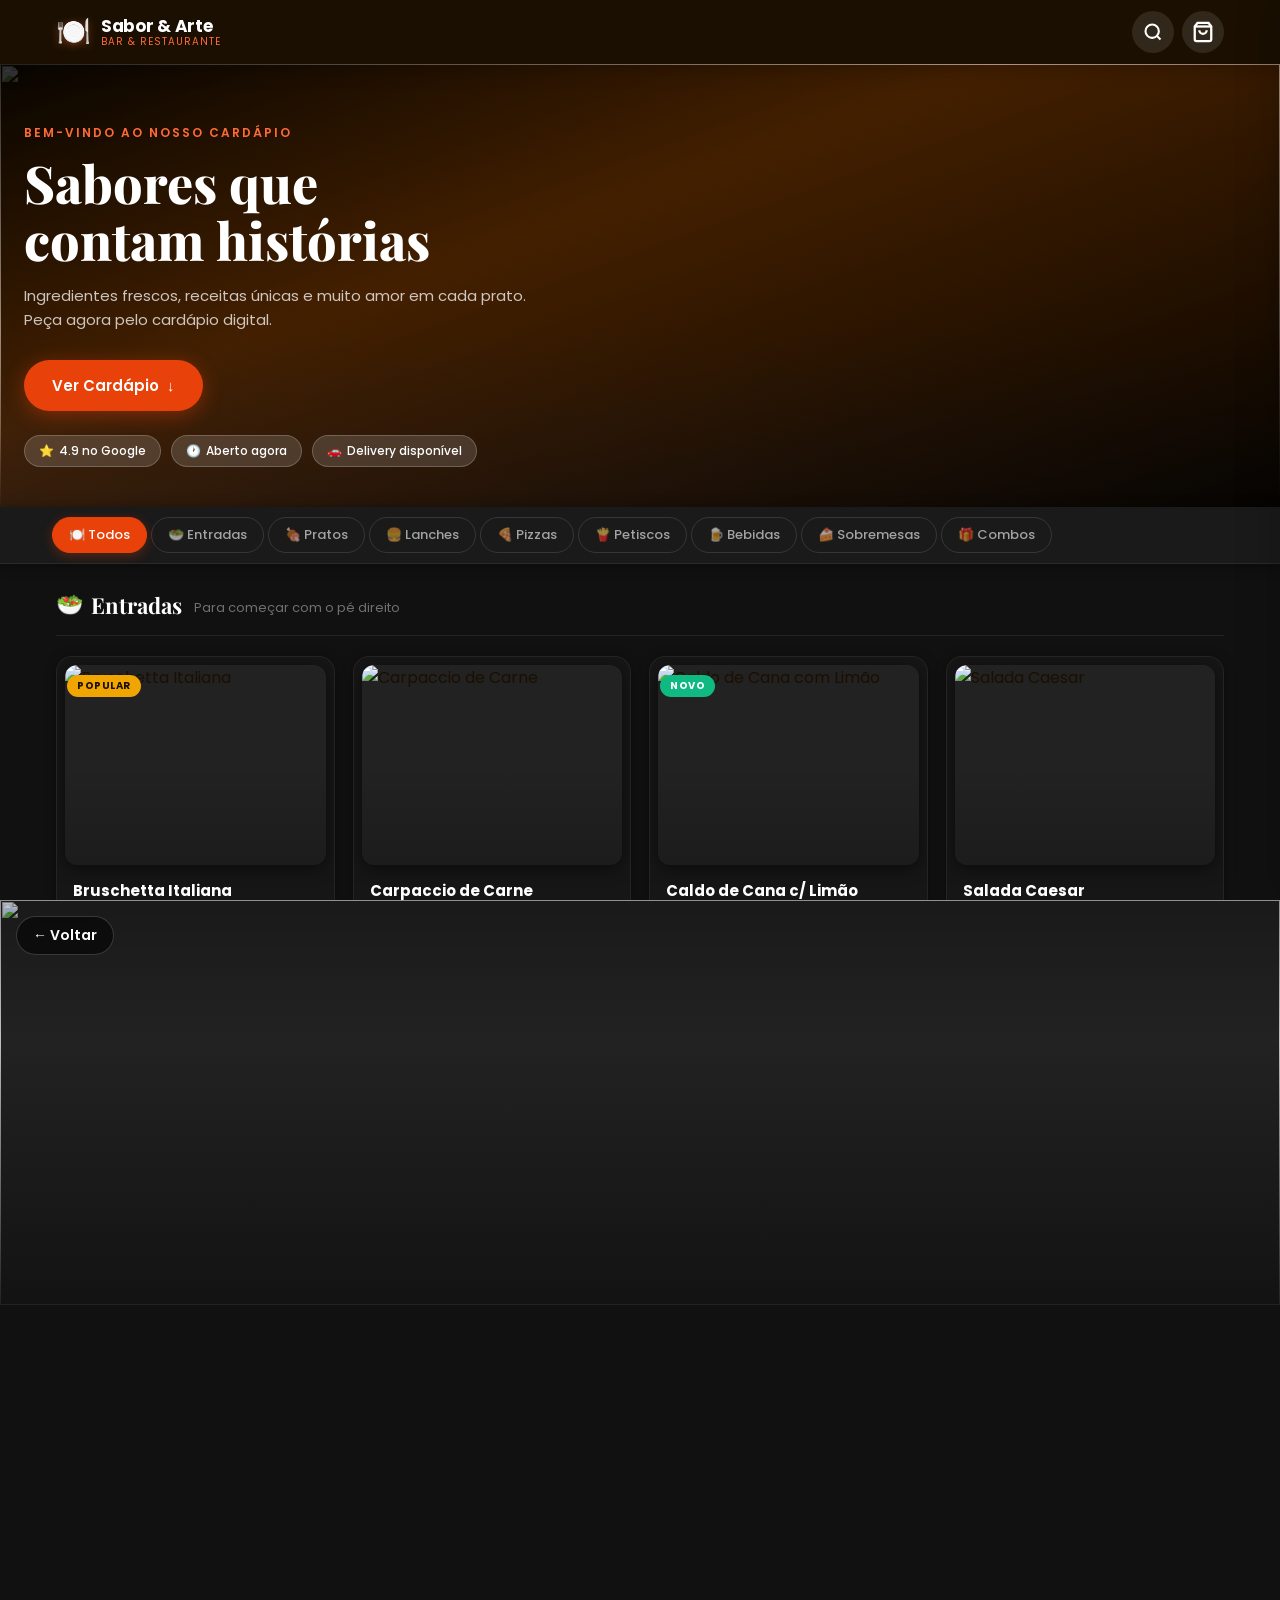
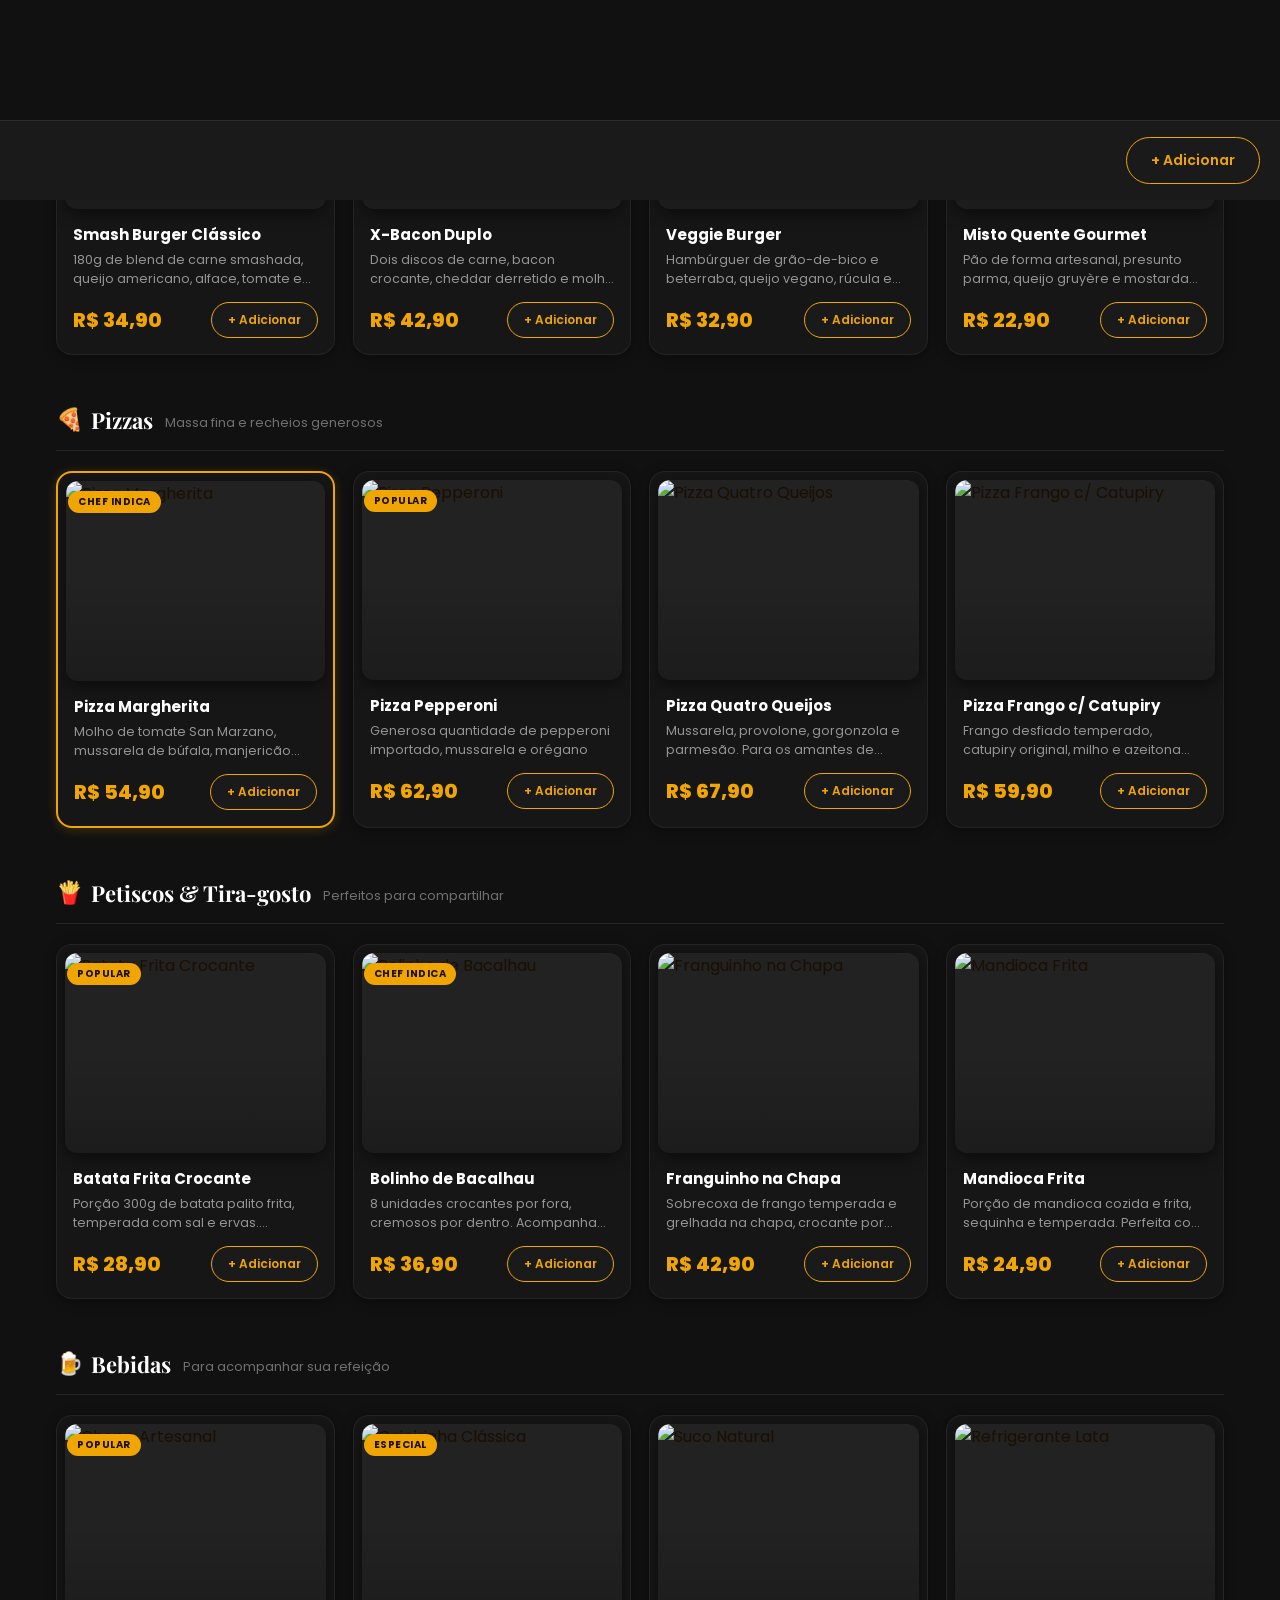
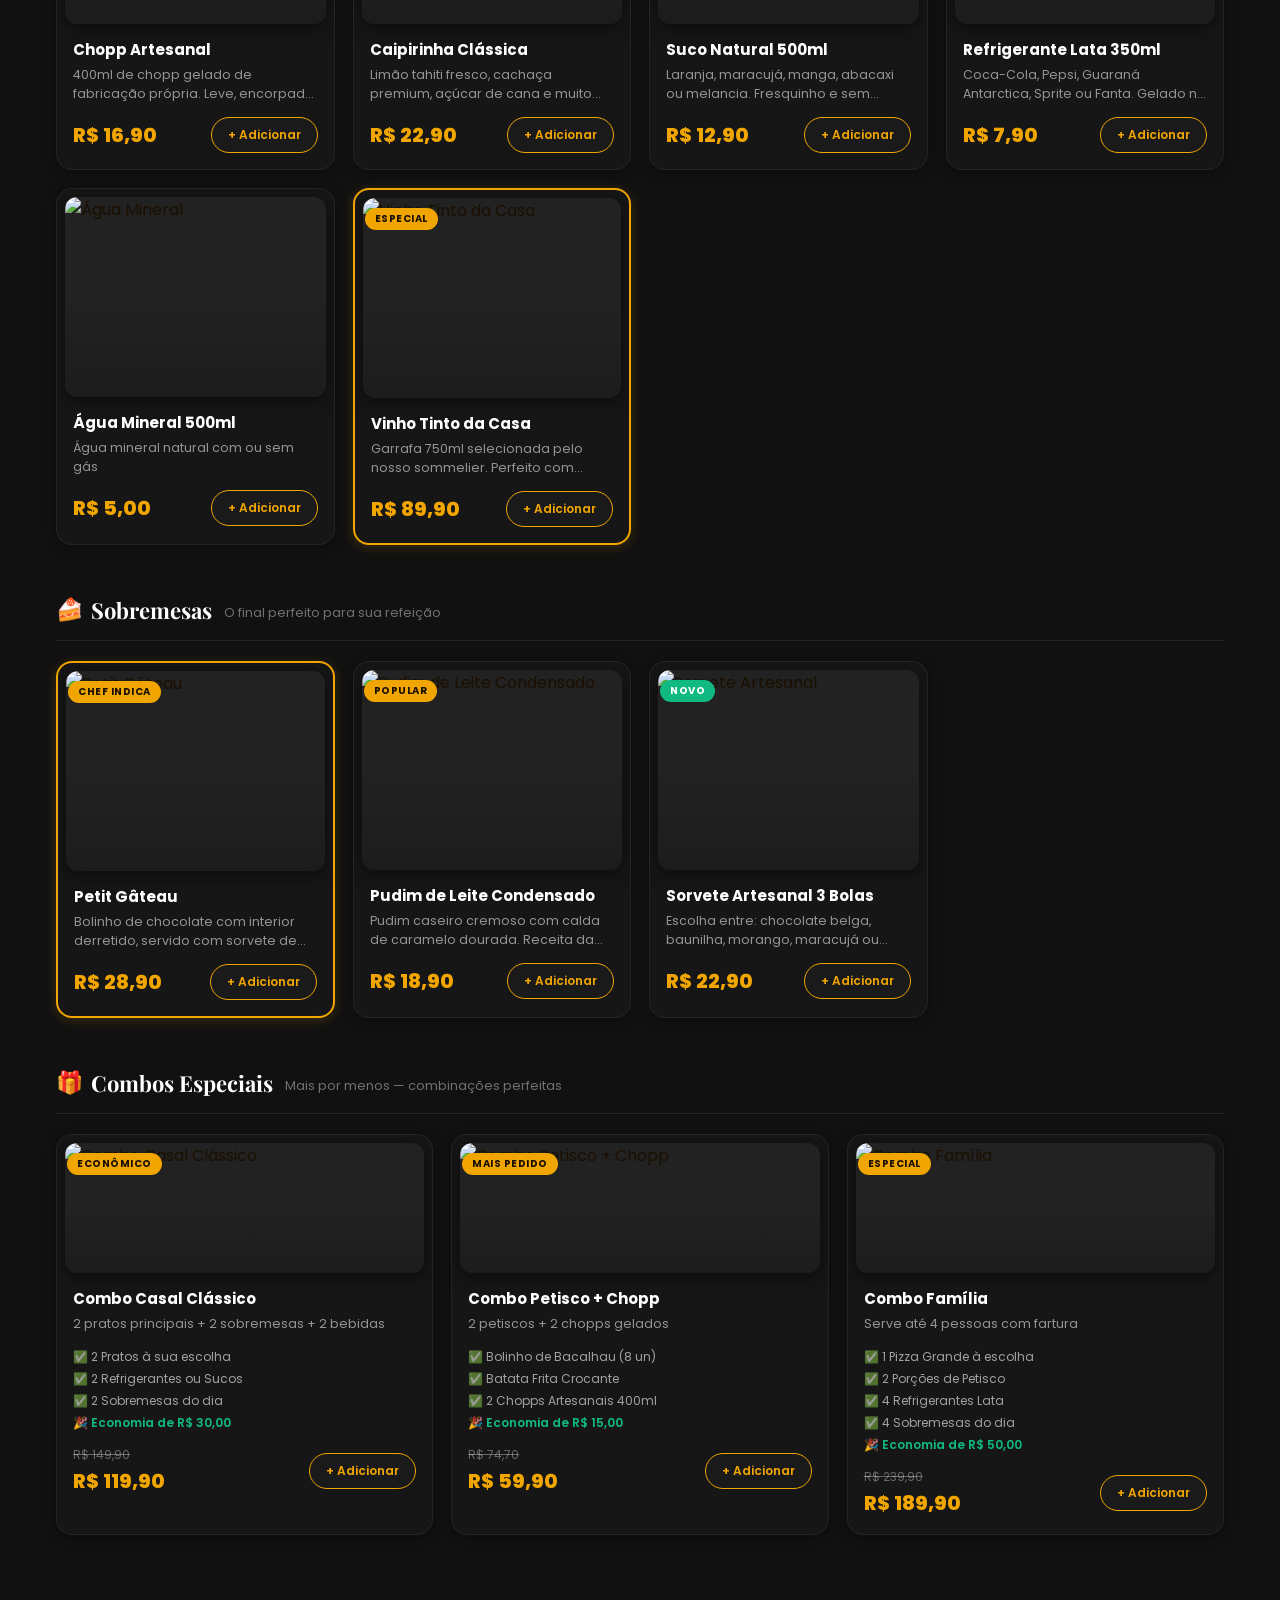
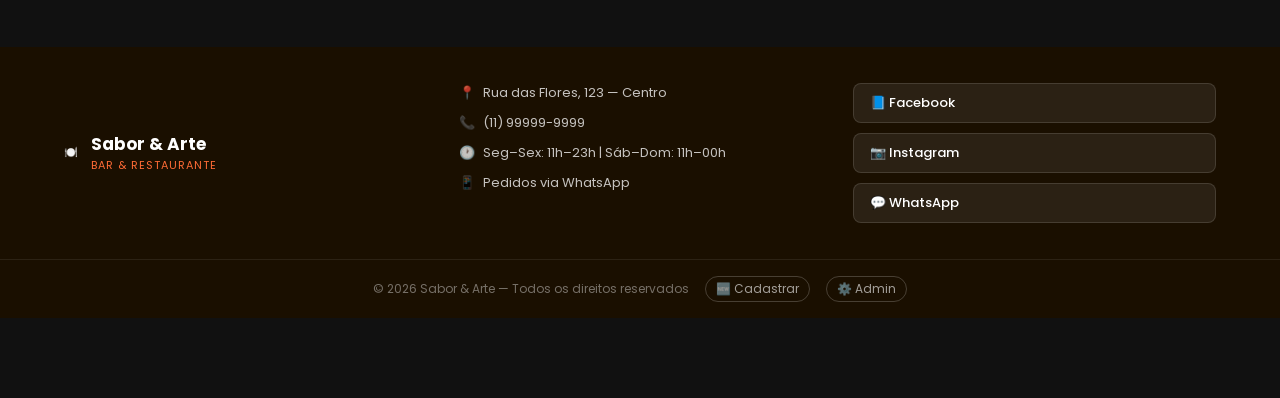
==== commit 9796438d: "feat: modal full-screen de detalhe do produto - Clique no card abre modal full-screen com imagem, de" ====
--- a/index.html
+++ b/index.html
@@ -6,7 +6,7 @@
   <title>Cardápio Digital — Bar & Restaurante</title>
   <link rel="preconnect" href="https://fonts.googleapis.com" />
   <link href="https://fonts.googleapis.com/css2?family=Poppins:wght@300;400;500;600;700;800;900&family=Playfair+Display:wght@700;800;900&display=swap" rel="stylesheet" />
-  <link rel="stylesheet" href="style.css?v=8" />
+  <link rel="stylesheet" href="style.css?v=9" />
   <script src="https://cdn.jsdelivr.net/npm/@supabase/supabase-js@2"></script>
   <script src="supabase-config.js"></script>
 </head>
@@ -875,7 +875,30 @@
     </div>
   </div>
 
-  <script src="app.js?v=4"></script>
+  <!-- MODAL DETALHE DO PRODUTO -->
+  <div class="produto-modal" id="produtoModal">
+    <div class="produto-modal-img-wrap">
+      <div class="produto-modal-img-overlay"></div>
+      <img id="produtoModalImgEl" src="" alt="" />
+      <div class="produto-modal-emoji-el" id="produtoModalEmojiEl"></div>
+      <button class="produto-modal-back" id="btnCloseProduto">← Voltar</button>
+      <span class="card-tag produto-modal-badge" id="produtoModalBadge" style="display:none;"></span>
+    </div>
+    <div class="produto-modal-body">
+      <h2 class="produto-modal-nome" id="produtoModalNome"></h2>
+      <p class="produto-modal-desc" id="produtoModalDesc"></p>
+      <ul class="combo-itens produto-modal-combos" id="produtoModalCombos"></ul>
+    </div>
+    <div class="produto-modal-footer">
+      <div>
+        <span class="produto-modal-preco-old" id="produtoModalPrecoOld"></span>
+        <span class="produto-modal-preco" id="produtoModalPreco"></span>
+      </div>
+      <button class="btn-add" id="produtoModalBtnAdd" data-nome="" data-preco="" data-emoji="">+ Adicionar</button>
+    </div>
+  </div>
+
+  <script src="app.js?v=5"></script>
   <script>
     // Carrega dados do restaurante se vier via ?rid=
     (async () => {
--- a/style.css
+++ b/style.css
@@ -1191,3 +1191,147 @@
 }
 
 .btn-confirmar-whats:hover { background: #1ebe5a; transform: translateY(-1px); }
+
+/* ===== MODAL DETALHE DO PRODUTO ===== */
+.produto-modal {
+  position: fixed;
+  inset: 0;
+  background: #111111;
+  z-index: 400;
+  display: flex;
+  flex-direction: column;
+  transform: translateY(100%);
+  transition: transform 0.38s cubic-bezier(0.4, 0, 0.2, 1);
+  overflow: hidden;
+}
+
+.produto-modal.open { transform: translateY(0); }
+
+.produto-modal-img-wrap {
+  position: relative;
+  width: 100%;
+  height: 45vh;
+  min-height: 220px;
+  flex-shrink: 0;
+  overflow: hidden;
+  background: #222;
+}
+
+.produto-modal-img-wrap img {
+  width: 100%;
+  height: 100%;
+  object-fit: cover;
+  display: block;
+}
+
+.produto-modal-img-overlay {
+  position: absolute;
+  inset: 0;
+  background: linear-gradient(180deg, rgba(0,0,0,0.25) 0%, transparent 35%, rgba(17,17,17,0.9) 100%);
+  z-index: 1;
+  pointer-events: none;
+}
+
+.produto-modal-emoji-el {
+  position: absolute;
+  inset: 0;
+  display: none;
+  align-items: center;
+  justify-content: center;
+  font-size: 96px;
+  z-index: 2;
+}
+
+.produto-modal-back {
+  position: absolute;
+  top: 16px;
+  left: 16px;
+  z-index: 10;
+  background: rgba(0,0,0,0.55);
+  backdrop-filter: blur(10px);
+  -webkit-backdrop-filter: blur(10px);
+  border: 1px solid rgba(255,255,255,0.18);
+  color: white;
+  border-radius: 50px;
+  padding: 8px 16px;
+  font-size: 14px;
+  font-weight: 600;
+  cursor: pointer;
+  display: flex;
+  align-items: center;
+  gap: 6px;
+  font-family: var(--font);
+  transition: background 0.2s;
+}
+
+.produto-modal-back:hover { background: rgba(0,0,0,0.75); }
+
+.produto-modal-badge {
+  position: absolute;
+  bottom: 16px;
+  left: 16px;
+  z-index: 10;
+}
+
+.produto-modal-body {
+  flex: 1;
+  overflow-y: auto;
+  padding: 20px 20px 8px;
+}
+
+.produto-modal-nome {
+  font-family: var(--font2);
+  font-size: 26px;
+  font-weight: 800;
+  color: #FFFFFF;
+  margin-bottom: 12px;
+  line-height: 1.2;
+}
+
+.produto-modal-desc {
+  font-size: 15px;
+  color: rgba(255,255,255,0.65);
+  line-height: 1.7;
+  margin-bottom: 16px;
+}
+
+.produto-modal-combos {
+  display: none;
+  flex-direction: column;
+  gap: 6px;
+  margin-bottom: 16px;
+  padding-left: 4px;
+}
+
+.produto-modal-footer {
+  flex-shrink: 0;
+  padding: 16px 20px;
+  padding-bottom: max(env(safe-area-inset-bottom), 16px);
+  background: #1a1a1a;
+  border-top: 1px solid rgba(255,255,255,0.08);
+  display: flex;
+  align-items: center;
+  justify-content: space-between;
+  gap: 16px;
+}
+
+.produto-modal-preco {
+  font-size: 28px;
+  font-weight: 800;
+  color: var(--gold);
+  line-height: 1;
+}
+
+.produto-modal-preco-old {
+  font-size: 13px;
+  color: rgba(255,255,255,0.35);
+  text-decoration: line-through;
+  display: none;
+  margin-bottom: 4px;
+}
+
+.produto-modal-footer .btn-add {
+  padding: 12px 24px;
+  font-size: 14px;
+  flex-shrink: 0;
+}
